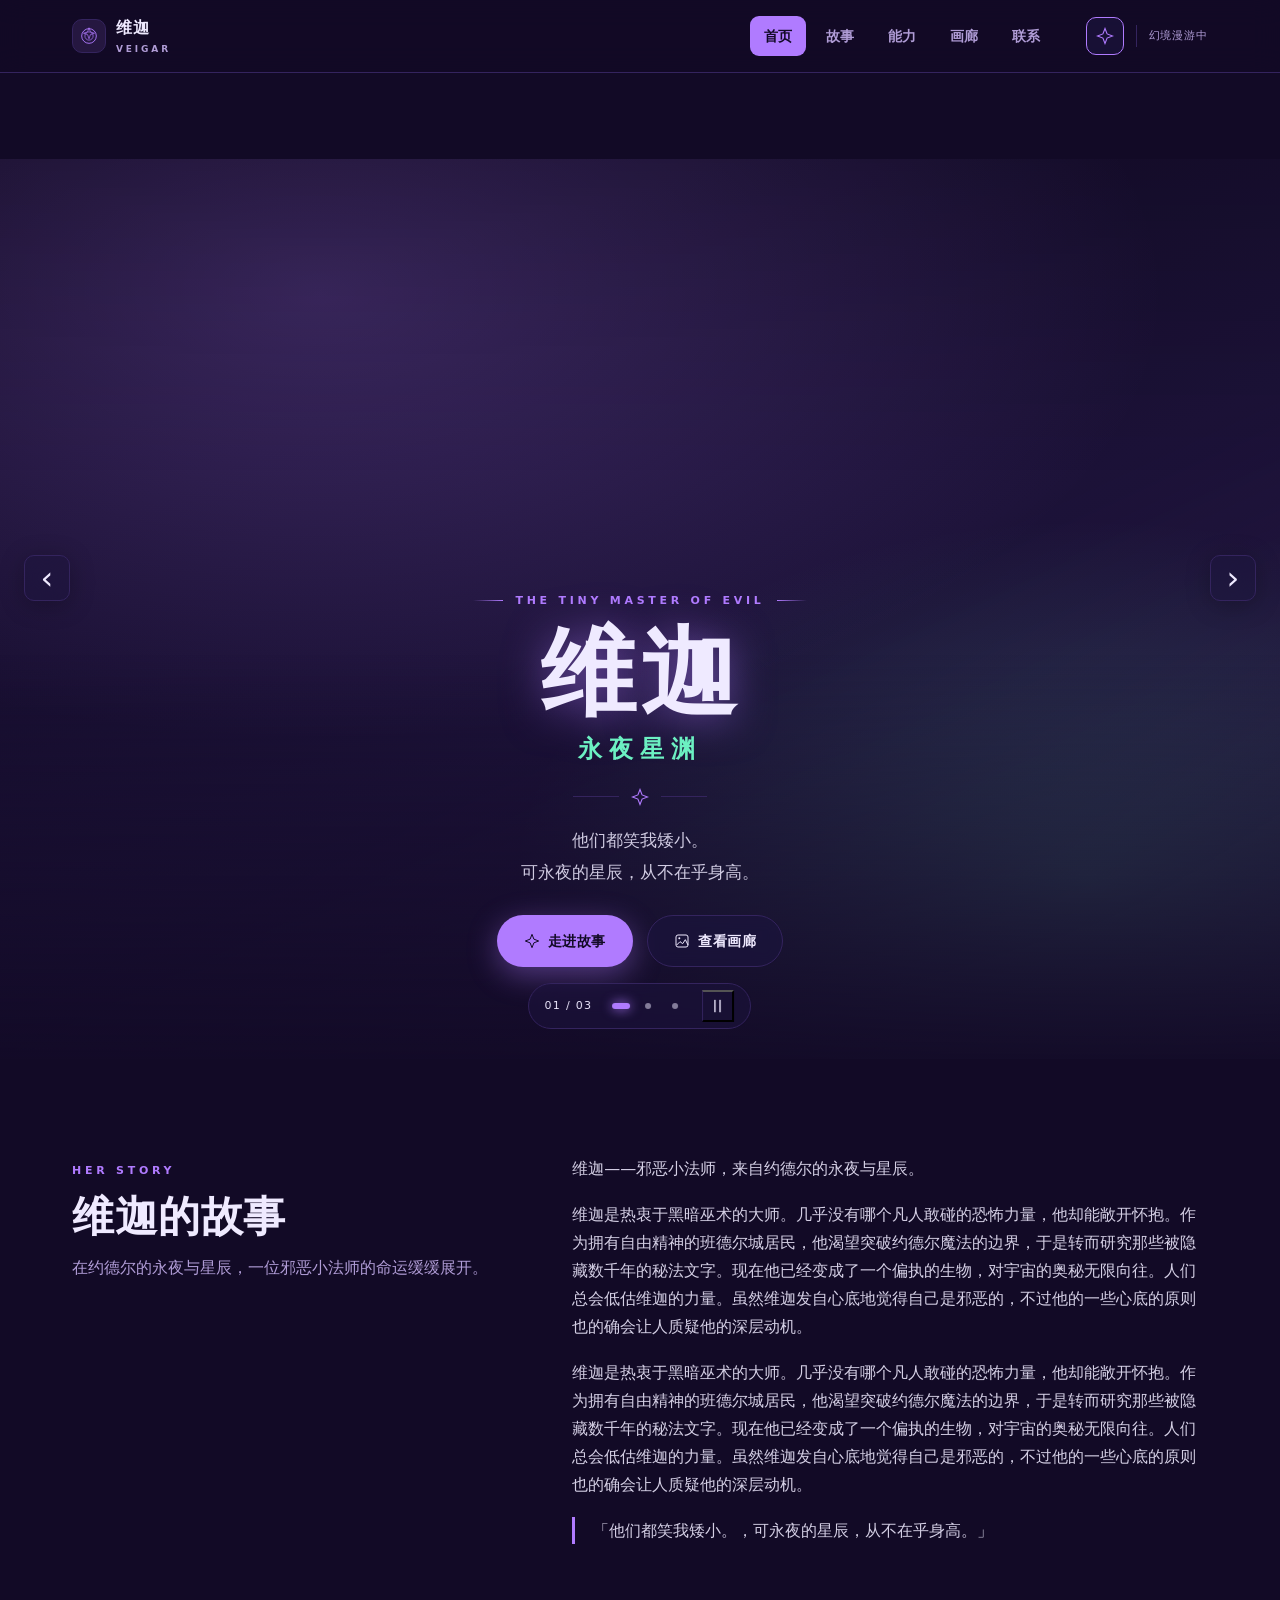
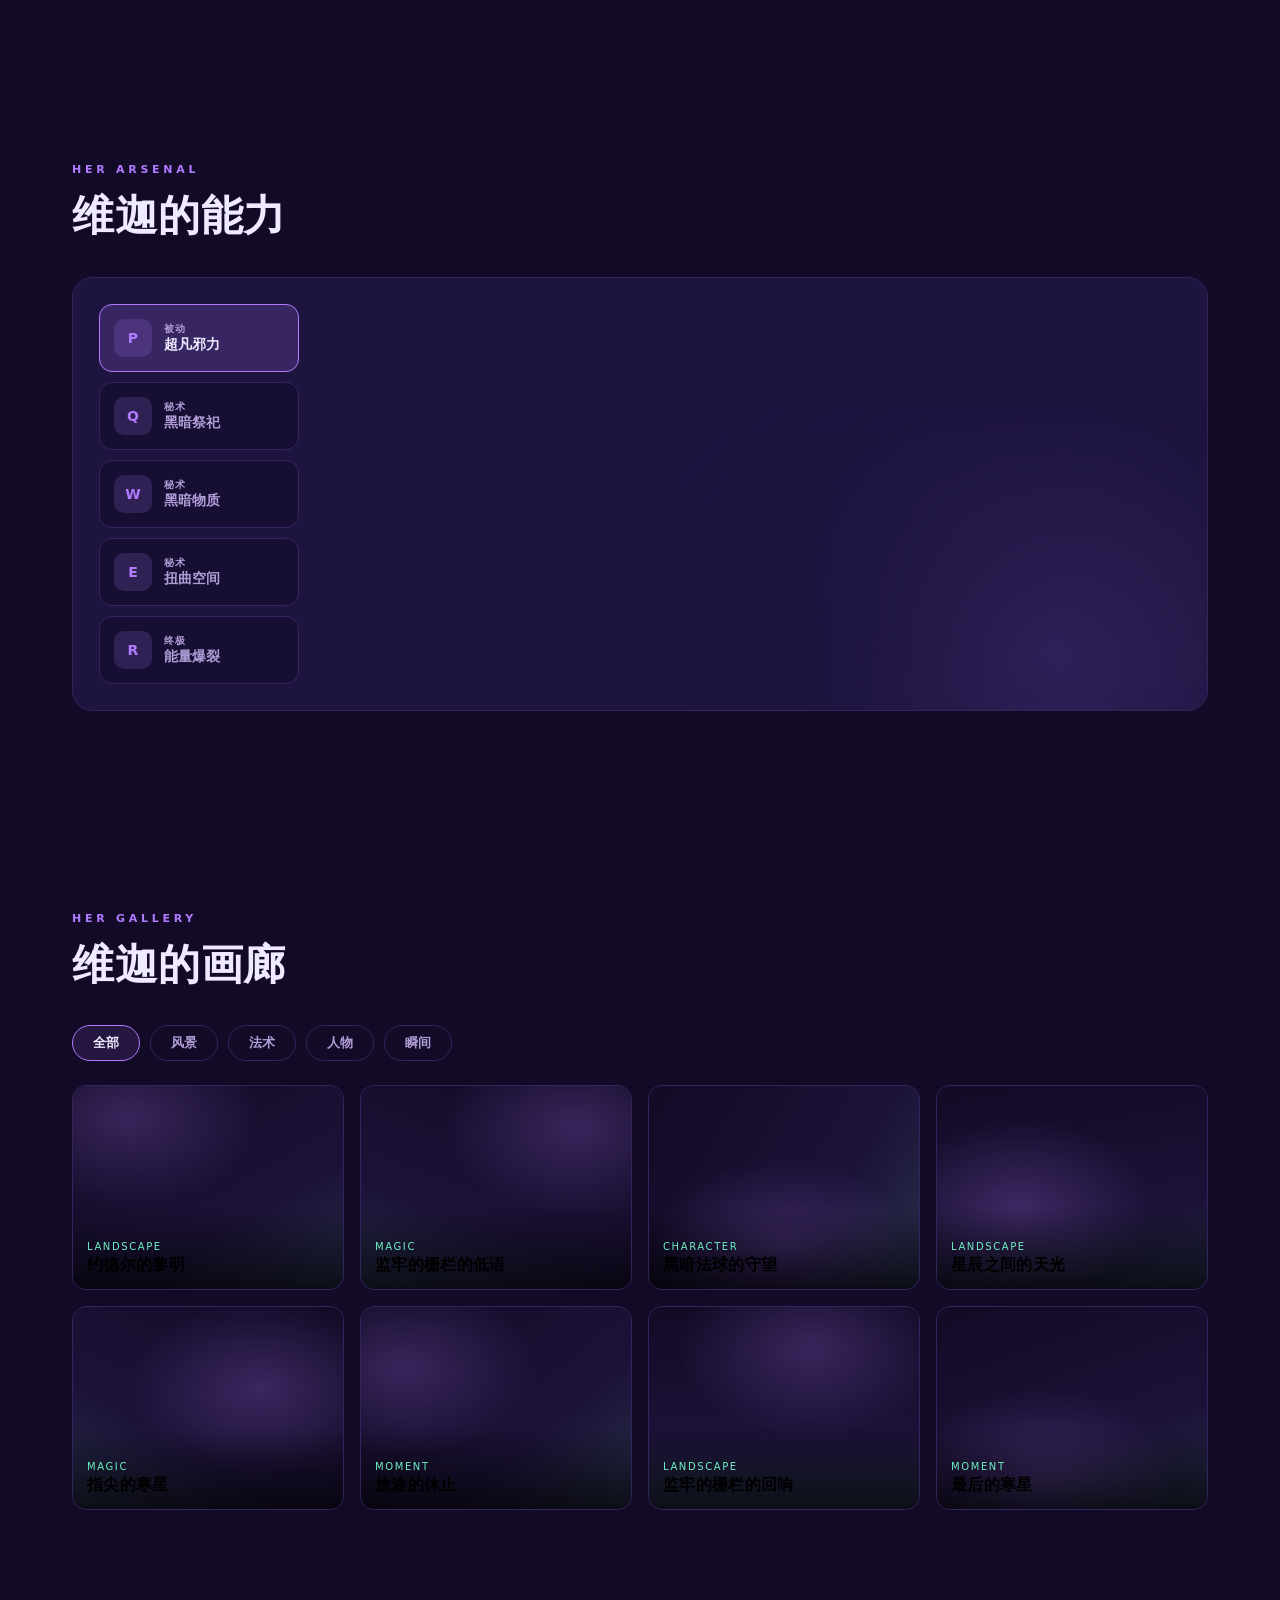
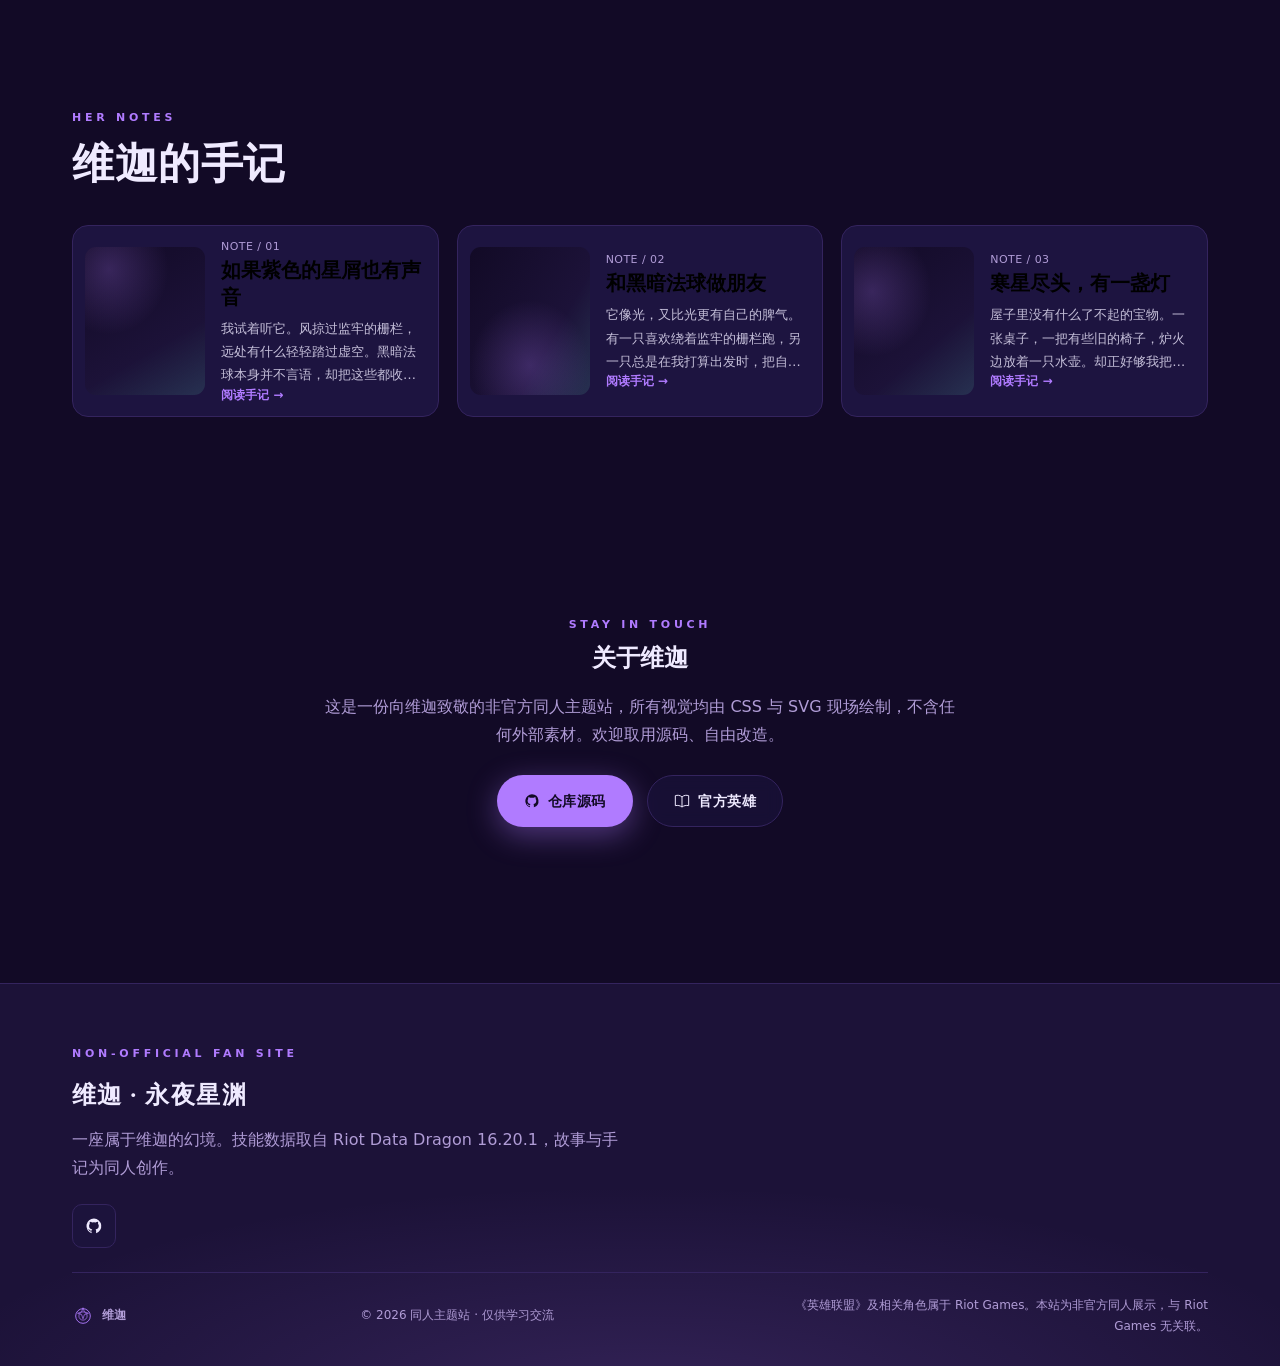
==== index.html @ 86d70f52 "feat: 维迦 · 永夜星渊 专属同人站 v1.0" ====
<!doctype html>
<html lang="zh-CN">
<head>
  <meta charset="utf-8">
  <meta name="viewport" content="width=device-width, initial-scale=1">
  <meta name="theme-color" content="#120a26">
  <meta name="description" content="维迦（邪恶小法师）非官方同人主题站——在约德尔的永夜与星辰的幻境里，重温她的技能、故事与瞬间。">
  <title>维迦 · 永夜星渊</title>
  <link rel="icon" type="image/svg+xml" href="assets/favicon.svg">
  <link rel="stylesheet" href="styles.css">
  <script src="script.js" defer></script>
</head>
<body>
  <a class="skip-link" href="#main">跳到主要内容</a>
  <svg class="icon-library" aria-hidden="true" xmlns="http://www.w3.org/2000/svg">
    <symbol id="icon-sigil" viewBox="0 0 48 48"><circle cx="24" cy="24" r="16" fill="none" stroke="currentColor" stroke-width="2"/><circle cx="24" cy="24" r="9" fill="none" stroke="currentColor" stroke-width="1.5"/><path d="M24 6l3 9 9 3-9 3-3 9-3-9-9-3 9-3Z" fill="none" stroke="currentColor" stroke-width="1.5" stroke-linejoin="round"/></symbol>
    <symbol id="icon-star" viewBox="0 0 24 24"><path d="m12 2 2.8 7.2L22 12l-7.2 2.8L12 22l-2.8-7.2L2 12l7.2-2.8L12 2Z" fill="none" stroke="currentColor" stroke-width="1.5"/></symbol>
    <symbol id="icon-moon" viewBox="0 0 24 24"><path d="M20.8 14A9 9 0 0 1 10 3.2 9 9 0 1 0 20.8 14Z" fill="none" stroke="currentColor" stroke-width="1.5"/></symbol>
    <symbol id="icon-image" viewBox="0 0 24 24"><rect x="3" y="3" width="18" height="18" rx="3" fill="none" stroke="currentColor" stroke-width="1.5"/><circle cx="8" cy="8" r="1.5" fill="currentColor"/><path d="m4 18 5-5 4 3 4-6 4 8" fill="none" stroke="currentColor" stroke-width="1.5"/></symbol>
    <symbol id="icon-book" viewBox="0 0 24 24"><path d="M12 6C9 3 5 3 2 4v15c4-1 7 0 10 2 3-2 6-3 10-2V4c-3-1-7-1-10 2Zm0 0v15" fill="none" stroke="currentColor" stroke-width="1.5"/></symbol>
    <symbol id="icon-mail" viewBox="0 0 24 24"><rect x="2" y="4" width="20" height="16" rx="3" fill="none" stroke="currentColor" stroke-width="1.5"/><path d="m3 5 9 8 9-8" fill="none" stroke="currentColor" stroke-width="1.5"/></symbol>
    <symbol id="icon-github" viewBox="0 0 24 24"><path d="M12 2a10 10 0 0 0-3.2 19.5v-2.3c-2.6.6-3.2-1.1-3.2-1.1-.4-1-1-1.3-1-1.3-.9-.6.1-.6.1-.6 1 0 1.5 1 1.5 1 .9 1.5 2.3 1 2.8.8.1-.7.4-1.2.7-1.5-2.1-.2-4.3-1.1-4.3-4.8 0-1.1.4-2 1-2.7-.1-.2-.4-1.3.1-2.7 0 0 .9-.3 2.8 1a9.4 9.4 0 0 1 5.1 0c2-1.3 2.8-1 2.8-1 .6 1.4.2 2.5.1 2.7.7.7 1.1 1.6 1.1 2.7 0 3.7-2.2 4.5-4.3 4.8.4.3.7.9.7 1.8v3.2A10 10 0 0 0 12 2Z" fill="currentColor"/></symbol>
  </svg>

  <header class="site-header">
    <nav class="navigation" aria-label="主导航">
      <a class="brand" href="#home" aria-label="维迦首页"><span class="brand-mark"><svg><use href="#icon-sigil"/></svg></span><span>维迦<small>VEIGAR</small></span></a>
      <div class="nav-links" id="nav-menu">
        <a href="#home" class="active">首页</a><a href="#story-detail">故事</a><a href="#ability-detail">能力</a><a href="#gallery">画廊</a><a href="#contact">联系</a>
      </div>
      <div class="nav-tools"><button class="icon-button atmosphere-button" type="button" aria-label="关闭粒子效果" aria-pressed="true" title="粒子效果"><svg><use href="#icon-star"/></svg></button><span class="nav-divider"></span><span class="nav-note">幻境漫游中</span><button class="menu-toggle icon-button" type="button" aria-controls="nav-menu" aria-expanded="false" aria-label="打开导航菜单"><span></span><span></span></button></div>
    </nav>
  </header>

  <main id="main">
    <section id="home" class="hero" aria-labelledby="hero-title" aria-roledescription="轮播图">
      <div class="hero-slides"><div class="hero-track" id="hero-track">
        <div class="hero-image" data-label="主视觉" role="img" aria-label="主视觉：维迦的主题幻境" style="background:radial-gradient(120% 90% at 25% 15%, #b07bff40 0%, transparent 55%), radial-gradient(90% 80% at 85% 80%, #6cf0c22e 0%, transparent 50%), linear-gradient(155deg, #120a26 0%, #1c1238 55%, #b07bff1f 100%)"></div>
<div class="hero-image" data-label="幻境" role="img" aria-label="幻境：维迦的主题幻境" style="background:radial-gradient(100% 100% at 80% 20%, #6cf0c233 0%, transparent 55%), linear-gradient(200deg, #1c1238 0%, #120a26 60%, #b07bff22 100%)"></div>
<div class="hero-image" data-label="余光" role="img" aria-label="余光：维迦的主题幻境" style="background:radial-gradient(110% 90% at 50% 90%, #b07bff33 0%, transparent 55%), linear-gradient(120deg, #120a26 0%, #1c1238 70%, #6cf0c21f 100%)"></div>
      </div></div>
      <div class="hero-shade"></div><div class="particles" aria-hidden="true"></div>
      <button class="hero-arrow hero-previous icon-button" type="button" aria-label="上一张主视觉" aria-controls="hero-track" hidden>‹</button>
      <button class="hero-arrow hero-next icon-button" type="button" aria-label="下一张主视觉" aria-controls="hero-track" hidden>›</button>
      <div class="hero-content">
        <p class="eyebrow"><span></span> THE TINY MASTER OF EVIL <span></span></p>
        <h1 id="hero-title">维迦</h1>
        <p class="hero-subtitle">永夜星渊</p>
        <div class="ornament" aria-hidden="true"><i></i><svg><use href="#icon-star"/></svg><i></i></div>
        <p class="hero-description">他们都笑我矮小。<br>可永夜的星辰，从不在乎身高。</p>
        <div class="hero-actions"><a class="button button-primary" href="#story-detail"><svg><use href="#icon-star"/></svg>走进故事</a><a class="button button-glass" href="#gallery"><svg><use href="#icon-image"/></svg>查看画廊</a></div>
      </div>
      <div class="hero-carousel-controls" role="group" aria-label="主视觉轮播控制" hidden>
        <span class="hero-slide-count" aria-hidden="true">01 / 03</span>
        <div class="hero-dots"><button type="button" class="hero-dot" data-hero-slide="0" aria-label="切换到第 1 张主视觉" aria-controls="hero-track" aria-pressed="true"></button><button type="button" class="hero-dot" data-hero-slide="1" aria-label="切换到第 2 张主视觉" aria-controls="hero-track" aria-pressed="false"></button><button type="button" class="hero-dot" data-hero-slide="2" aria-label="切换到第 3 张主视觉" aria-controls="hero-track" aria-pressed="false"></button></div>
        <button class="hero-play-toggle" type="button" aria-label="暂停自动轮播" aria-controls="hero-track" aria-pressed="false"><span aria-hidden="true">Ⅱ</span></button>
      </div>
      <span class="sr-only" id="hero-slide-status" role="status" aria-live="polite" aria-atomic="true"></span>
    </section>

    <section id="story-detail" class="story-section" aria-labelledby="story-title">
      <div class="story-inner">
        <div class="section-heading">
          <p class="eyebrow">HER STORY</p>
          <h2 id="story-title">维迦的故事</h2>
          <p class="section-intro">在约德尔的永夜与星辰，一位邪恶小法师的命运缓缓展开。</p>
        </div>
        <div class="story-copy">
          <p class="story-description">维迦——邪恶小法师，来自约德尔的永夜与星辰。</p><p>维迦是热衷于黑暗巫术的大师。几乎没有哪个凡人敢碰的恐怖力量，他却能敞开怀抱。作为拥有自由精神的班德尔城居民，他渴望突破约德尔魔法的边界，于是转而研究那些被隐藏数千年的秘法文字。现在他已经变成了一个偏执的生物，对宇宙的奥秘无限向往。人们总会低估维迦的力量。虽然维迦发自心底地觉得自己是邪恶的，不过他的一些心底的原则也的确会让人质疑他的深层动机。</p><p>维迦是热衷于黑暗巫术的大师。几乎没有哪个凡人敢碰的恐怖力量，他却能敞开怀抱。作为拥有自由精神的班德尔城居民，他渴望突破约德尔魔法的边界，于是转而研究那些被隐藏数千年的秘法文字。现在他已经变成了一个偏执的生物，对宇宙的奥秘无限向往。人们总会低估维迦的力量。虽然维迦发自心底地觉得自己是邪恶的，不过他的一些心底的原则也的确会让人质疑他的深层动机。</p><p class="story-quote">「他们都笑我矮小。，可永夜的星辰，从不在乎身高。」</p>
        </div>
      </div>
    </section>

    <section id="ability-detail" class="abilities-section" aria-labelledby="ability-title">
      <div class="section-heading">
        <p class="eyebrow">HER ARSENAL</p>
        <h2 id="ability-title">维迦的能力</h2>
      </div>
      <div class="ability-panel">
        <div class="ability-tabs" role="tablist" aria-label="技能切换">
          <button id="tab-passive" role="tab" data-ability="passive" aria-selected="true" aria-controls="ability-content" tabindex="0"><span class="ability-badge">P</span><span><small>被动</small>超凡邪力</span></button>
<button id="tab-q" role="tab" data-ability="q" aria-selected="false" aria-controls="ability-content" tabindex="-1"><span class="ability-badge">Q</span><span><small>秘术</small>黑暗祭祀</span></button>
<button id="tab-w" role="tab" data-ability="w" aria-selected="false" aria-controls="ability-content" tabindex="-1"><span class="ability-badge">W</span><span><small>秘术</small>黑暗物质</span></button>
<button id="tab-e" role="tab" data-ability="e" aria-selected="false" aria-controls="ability-content" tabindex="-1"><span class="ability-badge">E</span><span><small>秘术</small>扭曲空间</span></button>
<button id="tab-r" role="tab" data-ability="r" aria-selected="false" aria-controls="ability-content" tabindex="-1"><span class="ability-badge">R</span><span><small>终极</small>能量爆裂</span></button>
        </div>
        <div class="ability-content" id="ability-content" role="tabpanel" tabindex="0" aria-labelledby="tab-passive">
          <p class="eyebrow" id="ability-label"></p>
          <h3 id="ability-name"></h3>
          <p id="ability-description"></p>
        </div>
        <div class="ability-art" aria-hidden="true"></div>
      </div>
    </section>

    <section id="gallery" class="gallery-section" aria-labelledby="gallery-title">
      <div class="section-heading">
        <p class="eyebrow">HER GALLERY</p>
        <h2 id="gallery-title">维迦的画廊</h2>
      </div>
      <div class="gallery-filters" role="group" aria-label="画廊分类筛选">
        <button type="button" data-filter="all" class="selected" aria-pressed="true">全部</button>
        <button type="button" data-filter="landscape" aria-pressed="false">风景</button>
        <button type="button" data-filter="magic" aria-pressed="false">法术</button>
        <button type="button" data-filter="character" aria-pressed="false">人物</button>
        <button type="button" data-filter="moment" aria-pressed="false">瞬间</button>
      </div>
      <div class="gallery-grid">
        <button class="gallery-item" data-category="landscape" data-scene="1" aria-label="查看：约德尔的黎明"><span class="gallery-art scene-1" aria-hidden="true"></span><span class="gallery-caption"><small>LANDSCAPE</small><strong>约德尔的黎明</strong></span></button>
<button class="gallery-item" data-category="magic" data-scene="2" aria-label="查看：监牢的栅栏的低语"><span class="gallery-art scene-2" aria-hidden="true"></span><span class="gallery-caption"><small>MAGIC</small><strong>监牢的栅栏的低语</strong></span></button>
<button class="gallery-item" data-category="character" data-scene="3" aria-label="查看：黑暗法球的守望"><span class="gallery-art scene-3" aria-hidden="true"></span><span class="gallery-caption"><small>CHARACTER</small><strong>黑暗法球的守望</strong></span></button>
<button class="gallery-item" data-category="landscape" data-scene="4" aria-label="查看：星辰之间的天光"><span class="gallery-art scene-4" aria-hidden="true"></span><span class="gallery-caption"><small>LANDSCAPE</small><strong>星辰之间的天光</strong></span></button>
<button class="gallery-item" data-category="magic" data-scene="5" aria-label="查看：指尖的寒星"><span class="gallery-art scene-5" aria-hidden="true"></span><span class="gallery-caption"><small>MAGIC</small><strong>指尖的寒星</strong></span></button>
<button class="gallery-item" data-category="moment" data-scene="6" aria-label="查看：旅途的休止"><span class="gallery-art scene-6" aria-hidden="true"></span><span class="gallery-caption"><small>MOMENT</small><strong>旅途的休止</strong></span></button>
<button class="gallery-item" data-category="landscape" data-scene="7" aria-label="查看：监牢的栅栏的回响"><span class="gallery-art scene-7" aria-hidden="true"></span><span class="gallery-caption"><small>LANDSCAPE</small><strong>监牢的栅栏的回响</strong></span></button>
<button class="gallery-item" data-category="moment" data-scene="8" aria-label="查看：最后的寒星"><span class="gallery-art scene-8" aria-hidden="true"></span><span class="gallery-caption"><small>MOMENT</small><strong>最后的寒星</strong></span></button>
      </div>
    </section>

    <section id="journal" class="journal-section" aria-labelledby="journal-title">
      <div class="section-heading">
        <p class="eyebrow">HER NOTES</p>
        <h2 id="journal-title">维迦的手记</h2>
      </div>
      <div class="journal-list">
        <button class="journal-card" data-article="0" aria-label="阅读：如果紫色的星屑也有声音"><span class="journal-art scene-1" aria-hidden="true"></span><span class="journal-copy"><span class="journal-meta">NOTE / 01</span><strong>如果紫色的星屑也有声音</strong><span class="journal-excerpt">我试着听它。风掠过监牢的栅栏，远处有什么轻轻踏过虚空。黑暗法球本身并不言语，却把这些都收进了夜色。</span><span class="read-label">阅读手记 →</span></span></button>
<button class="journal-card" data-article="1" aria-label="阅读：和黑暗法球做朋友"><span class="journal-art scene-3" aria-hidden="true"></span><span class="journal-copy"><span class="journal-meta">NOTE / 02</span><strong>和黑暗法球做朋友</strong><span class="journal-excerpt">它像光，又比光更有自己的脾气。有一只喜欢绕着监牢的栅栏跑，另一只总是在我打算出发时，把自己团成一小团。我分不清那是不是休息，但我决定尊重它的安排。</span><span class="read-label">阅读手记 →</span></span></button>
<button class="journal-card" data-article="2" aria-label="阅读：寒星尽头，有一盏灯"><span class="journal-art scene-6" aria-hidden="true"></span><span class="journal-copy"><span class="journal-meta">NOTE / 03</span><strong>寒星尽头，有一盏灯</strong><span class="journal-excerpt">屋子里没有什么了不起的宝物。一张桌子，一把有些旧的椅子，炉火边放着一只水壶。却正好够我把斗篷晾开，把监牢的栅栏摊在桌上，让赶了一天路的手指慢慢暖起来。</span><span class="read-label">阅读手记 →</span></span></button>
      </div>
    </section>

    <section id="contact" class="contact-section" aria-labelledby="contact-title">
      <div class="contact-inner">
        <p class="eyebrow">STAY IN TOUCH</p>
        <h2 id="contact-title">关于维迦</h2>
        <p class="contact-copy">这是一份向维迦致敬的非官方同人主题站，所有视觉均由 CSS 与 SVG 现场绘制，不含任何外部素材。欢迎取用源码、自由改造。</p>
        <div class="contact-actions">
          <a class="button button-primary" href="https://github.com/heqiangdiao-wq/lol-veigar" rel="noopener"><svg><use href="#icon-github"/></svg>仓库源码</a>
          <a class="button button-glass" href="https://www.leagueoflegends.com/zh-tw/champions/" rel="noopener"><svg><use href="#icon-book"/></svg>官方英雄</a>
        </div>
      </div>
    </section>
  </main>

  <footer class="site-footer">
    <div class="footer-glow" aria-hidden="true"></div>
    <div class="footer-content">
      <p class="eyebrow">NON-OFFICIAL FAN SITE</p>
      <h2>维迦 · 永夜星渊</h2>
      <p>一座属于维迦的幻境。技能数据取自 Riot Data Dragon 16.20.1，故事与手记为同人创作。</p>
      <div class="footer-socials">
        <a class="icon-button" href="https://github.com/heqiangdiao-wq/lol-veigar" rel="noopener" aria-label="GitHub 仓库"><svg><use href="#icon-github"/></svg></a>
      </div>
      <div class="footer-bottom">
        <p class="footer-brand"><svg class="footer-mark"><use href="#icon-sigil"/></svg> 维迦</p>
        <p>© <span id="copyright-year">2026</span> 同人主题站 · 仅供学习交流</p>
        <p class="legal-note">《英雄联盟》及相关角色属于 Riot Games。本站为非官方同人展示，与 Riot Games 无关联。</p>
      </div>
    </div>
  </footer>

  <dialog class="lightbox" id="gallery-dialog" aria-label="画廊大图">
    <button class="dialog-close icon-button" type="button" aria-label="关闭大图">×</button>
    <div class="lightbox-image" id="lightbox-image" role="img" aria-label=""></div>
    <div class="lightbox-bottom">
      <h2 id="lightbox-title"></h2>
      <div class="lightbox-nav">
        <button class="icon-button" id="gallery-prev" type="button" aria-label="上一张">‹</button>
        <span id="lightbox-counter"></span>
        <button class="icon-button" id="gallery-next" type="button" aria-label="下一张">›</button>
      </div>
    </div>
  </dialog>

  <dialog class="article" id="article-dialog" aria-label="手记阅读">
    <button class="dialog-close icon-button" type="button" aria-label="关闭手记">×</button>
    <div class="article-cover" id="article-cover"></div>
    <div class="article-body">
      <h2 id="article-title"></h2>
      <div id="article-content"></div>
    </div>
  </dialog>
</body>
</html>
---- styles.css ----
/* ====== 维迦 · 主题变量 ====== */
:root{
  --bg:#120a26; --bg-2:#1c1238; --panel:#1d1440;
  --primary:#b07bff; --primary-2:#7c5cff; --accent:#6cf0c2;
  --text:#efeaff; --muted:#b09cd6; --line:#34245e; --flake:#c9a8ff;
  --sans:"PingFang SC","Microsoft YaHei","Hiragino Sans GB",system-ui,-apple-system,"Segoe UI",Roboto,sans-serif;
  --serif:"Songti SC","SimSun",Georgia,"Times New Roman",serif;
}
*{box-sizing:border-box;margin:0;padding:0}
html{scroll-behavior:smooth;scroll-padding-top:84px}
body{background:var(--bg);color:var(--text);font-family:var(--sans);line-height:1.75;-webkit-font-smoothing:antialiased;overflow-x:hidden}
a{color:inherit;text-decoration:none}
img{max-width:100%;display:block}
.sr-only{position:absolute;width:1px;height:1px;padding:0;margin:-1px;overflow:hidden;clip-path:inset(50%);white-space:nowrap;border:0}
.skip-link{position:fixed;left:14px;top:-60px;z-index:60;background:var(--primary);color:var(--bg);padding:9px 16px;border-radius:8px;font-weight:700;transition:top .25s}
.skip-link:focus{top:14px}
:focus-visible{outline:2px solid var(--accent);outline-offset:3px;border-radius:4px}

/* ====== header / nav ====== */
.site-header{position:fixed;inset:0 0 auto;z-index:50;backdrop-filter:blur(14px);background:color-mix(in srgb,var(--bg) 72%,transparent);border-bottom:1px solid var(--line)}
.navigation{max-width:1180px;margin:0 auto;display:flex;align-items:center;gap:18px;padding:14px 22px}
.brand{display:flex;align-items:center;gap:10px;font-weight:800;letter-spacing:.04em}
.brand-mark{width:34px;height:34px;display:grid;place-items:center;color:var(--primary);border:1px solid var(--line);border-radius:10px;background:color-mix(in srgb,var(--primary) 12%,transparent)}
.brand-mark svg{width:22px;height:22px}
.brand small{display:block;font-size:9px;letter-spacing:.32em;color:var(--muted);font-weight:600}
.nav-links{display:flex;gap:6px;margin-left:auto}
.nav-links a{padding:8px 14px;border-radius:9px;color:var(--muted);font-size:14px;font-weight:600;transition:.2s}
.nav-links a:hover{color:var(--text);background:color-mix(in srgb,var(--primary) 12%,transparent)}
.nav-links a.active{color:var(--bg);background:var(--primary)}
.nav-tools{display:flex;align-items:center;gap:12px;margin-left:14px}
.nav-divider{width:1px;height:22px;background:var(--line)}
.nav-note{font-size:11px;color:var(--muted);letter-spacing:.08em}
.icon-button{display:grid;place-items:center;width:38px;height:38px;border-radius:10px;border:1px solid var(--line);background:color-mix(in srgb,var(--panel) 60%,transparent);color:var(--text);cursor:pointer;transition:.2s}
.icon-button:hover{border-color:var(--primary);color:var(--primary)}
.icon-button svg{width:18px;height:18px;fill:currentColor}
.atmosphere-button[aria-pressed="true"]{color:var(--primary);border-color:var(--primary)}
.menu-toggle{display:none;flex-direction:column;gap:4px}
.menu-toggle span{width:18px;height:2px;background:currentColor;border-radius:2px}
@media(max-width:760px){.nav-links{position:fixed;inset:64px 14px auto;flex-direction:column;background:var(--bg-2);border:1px solid var(--line);border-radius:14px;padding:10px;gap:4px;display:none}
.nav-links.open{display:flex}
.nav-links a{padding:12px 14px}
.menu-toggle{display:flex}
.nav-note{display:none}}

/* ====== hero ====== */
.hero{position:relative;height:100svh;min-height:620px;display:flex;align-items:flex-end;overflow:hidden}
.hero-slides{position:absolute;inset:0;z-index:-3;overflow:hidden}
.hero-track{display:flex;width:100%;height:100%;will-change:transform}
.hero-track.is-ready{transition:transform .8s cubic-bezier(.65,0,.35,1)}
.hero-track>.hero-image{flex:0 0 100%;width:100%;height:100%;min-width:0;background-size:cover;background-position:center}
.hero-shade{position:absolute;inset:0;z-index:-2;background:linear-gradient(180deg,rgba(0,0,0,.15) 0%,transparent 35%,transparent 55%,color-mix(in srgb,var(--bg) 92%,transparent) 100%)}
.particles{position:absolute;inset:0;z-index:-1;pointer-events:none;overflow:hidden}
.snowflake{position:absolute;top:-8%;width:6px;height:6px;border-radius:50%;background:var(--flake);opacity:.7;box-shadow:0 0 8px var(--flake);animation:fall linear infinite}
@keyframes fall{0%{transform:translateY(-10vh) translateX(0)}100%{transform:translateY(112vh) translateX(20px)}}
.hero-content{position:relative;z-index:3;max-width:760px;padding:0 30px 92px;margin:0 auto;width:100%;text-align:center}
.eyebrow{display:inline-flex;align-items:center;gap:12px;font-size:11px;letter-spacing:.34em;color:var(--primary);font-weight:700}
.eyebrow span{width:30px;height:1px;background:linear-gradient(90deg,transparent,var(--primary))}
.eyebrow span:last-child{background:linear-gradient(90deg,var(--primary),transparent)}
.hero h1{font-family:var(--serif);font-size:96px;line-height:1;margin:16px 0 6px;letter-spacing:.04em;text-shadow:0 4px 40px color-mix(in srgb,var(--primary) 50%,transparent)}
.hero-subtitle{font-size:24px;color:var(--accent);letter-spacing:.3em;font-weight:600}
.ornament{display:flex;align-items:center;justify-content:center;gap:12px;margin:18px 0}
.ornament i{width:46px;height:1px;background:var(--line)}
.ornament svg{width:18px;height:18px;color:var(--primary);fill:none;stroke:var(--primary);stroke-width:1.4}
.hero-description{font-size:17px;color:color-mix(in srgb,var(--text) 86%,transparent);line-height:1.9}
.hero-actions{display:flex;gap:14px;justify-content:center;margin-top:26px;flex-wrap:wrap}
.button{display:inline-flex;align-items:center;gap:8px;padding:13px 26px;border-radius:30px;font-weight:700;font-size:14px;letter-spacing:.04em;transition:.2s;border:1px solid transparent}
.button svg{width:16px;height:16px;fill:currentColor}
.button-primary{background:var(--primary);color:var(--bg);box-shadow:0 8px 30px color-mix(in srgb,var(--primary) 40%,transparent)}
.button-primary:hover{transform:translateY(-2px);box-shadow:0 12px 38px color-mix(in srgb,var(--primary) 55%,transparent)}
.button-glass{background:color-mix(in srgb,var(--panel) 55%,transparent);border-color:var(--line);color:var(--text);backdrop-filter:blur(8px)}
.button-glass:hover{border-color:var(--primary);color:var(--primary)}
.hero-arrow{position:absolute;top:44%;z-index:4;width:46px;height:46px;background:color-mix(in srgb,var(--panel) 40%,transparent);border-color:var(--line);backdrop-filter:blur(15px);font:32px/1 var(--sans);box-shadow:0 4px 25px rgba(0,0,0,.25)}
.hero-previous{left:24px}.hero-next{right:24px}
.hero-arrow[aria-disabled="true"]{opacity:.55}
.hero-carousel-controls{position:absolute;left:50%;bottom:30px;transform:translateX(-50%);z-index:4;display:flex;align-items:center;gap:16px;border:1px solid var(--line);border-radius:30px;padding:6px 16px;background:color-mix(in srgb,var(--panel) 45%,transparent);backdrop-filter:blur(16px)}
.hero-slide-count{font-size:11px;letter-spacing:.12em;color:var(--text);white-space:nowrap}
.hero-dots{display:flex;gap:3px;align-items:center}
.hero-dot{position:relative;display:block;width:24px;height:30px;background:transparent;padding:0;border:0;cursor:pointer}
.hero-dot:after{content:"";position:absolute;left:50%;top:50%;width:6px;height:6px;border-radius:6px;background:color-mix(in srgb,var(--text) 50%,transparent);transform:translate(-50%,-50%);transition:.3s}
.hero-dot[aria-pressed="true"]:after{width:18px;background:var(--primary);box-shadow:0 0 12px var(--primary)}
.hero-play-toggle{display:grid;place-items:center;width:32px;height:32px;border-left:1px solid var(--line);background:none;padding:0;color:var(--text);font-size:17px;cursor:pointer}
.hero-dot[aria-disabled="true"]{cursor:default}

/* ====== sections ====== */
.story-section,.abilities-section,.gallery-section,.journal-section,.contact-section{padding:96px 22px;max-width:1180px;margin:0 auto}
.section-heading{margin-bottom:34px}
.section-heading h2{font-family:var(--serif);font-size:42px;line-height:1.25;margin-top:8px;letter-spacing:.02em}
.section-intro{color:var(--muted);max-width:620px;margin-top:10px}
.story-inner{display:grid;grid-template-columns:1fr 1.4fr;gap:46px;align-items:start}
.story-copy p{margin-bottom:18px;font-size:16px;color:color-mix(in srgb,var(--text) 88%,transparent)}
.story-quote{font-family:var(--serif);font-size:22px;color:var(--primary);border-left:3px solid var(--primary);padding-left:18px;line-height:1.7}
@media(max-width:760px){.story-inner{grid-template-columns:1fr;gap:24px}.section-heading h2{font-size:32px}.hero h1{font-size:64px}.hero-subtitle{font-size:18px}}

/* ====== abilities ====== */
.ability-panel{display:grid;grid-template-columns:200px 1fr;gap:26px;background:var(--panel);border:1px solid var(--line);border-radius:20px;padding:26px;position:relative;overflow:hidden;min-height:420px}
.ability-tabs{display:flex;flex-direction:column;gap:10px}
.ability-tabs button{display:flex;align-items:center;gap:12px;padding:14px;border-radius:13px;border:1px solid var(--line);background:color-mix(in srgb,var(--bg) 50%,transparent);color:var(--muted);cursor:pointer;text-align:left;transition:.2s;font-family:inherit}
.ability-tabs button:hover{border-color:var(--primary);color:var(--text)}
.ability-tabs button[aria-selected="true"]{background:color-mix(in srgb,var(--primary) 18%,transparent);border-color:var(--primary);color:var(--text)}
.ability-badge{flex:0 0 38px;width:38px;height:38px;display:grid;place-items:center;border-radius:10px;background:color-mix(in srgb,var(--primary) 16%,transparent);color:var(--primary);font-weight:800;font-size:15px}
.ability-tabs button small{display:block;font-size:10px;letter-spacing:.12em;color:var(--muted)}
.ability-tabs button span{font-weight:700;font-size:14px}
.ability-content{padding:6px 4px}
.ability-content .eyebrow{margin-bottom:8px}
.ability-content h3{font-family:var(--serif);font-size:34px;margin-bottom:14px}
.ability-content>p:not(.eyebrow){font-size:16px;color:color-mix(in srgb,var(--text) 86%,transparent);line-height:1.9}
.ability-art{position:absolute;right:0;bottom:0;width:46%;height:70%;opacity:.16;background:radial-gradient(80% 80% at 50% 30%, #b07bff40 0%, transparent 60%), linear-gradient(160deg, #1c1238 0%, #120a26 100%);border-radius:0 0 20px 0;mask-image:linear-gradient(135deg,transparent,#000);pointer-events:none}
.ability-art:before{content:"";position:absolute;inset:0;background:radial-gradient(circle at 70% 80%,var(--primary) 0,transparent 60%)}
@media(max-width:760px){.ability-panel{grid-template-columns:1fr;min-height:auto}.ability-tabs{flex-direction:row;flex-wrap:wrap}.ability-tabs button{flex:1 1 40%}.ability-art{display:none}}

/* ====== gallery ====== */
.gallery-filters{display:flex;gap:10px;flex-wrap:wrap;margin-bottom:24px}
.gallery-filters button{padding:8px 20px;border-radius:30px;border:1px solid var(--line);background:transparent;color:var(--muted);cursor:pointer;font-family:inherit;font-size:13px;font-weight:600;transition:.2s}
.gallery-filters button.selected,.gallery-filters button:hover{border-color:var(--primary);color:var(--text);background:color-mix(in srgb,var(--primary) 12%,transparent)}
.gallery-grid{display:grid;grid-template-columns:repeat(4,1fr);gap:16px}
.gallery-item{position:relative;border:1px solid var(--line);border-radius:14px;overflow:hidden;cursor:pointer;background:var(--bg-2);text-align:left;padding:0;font-family:inherit;transition:.2s}
.gallery-item:hover{transform:translateY(-4px);border-color:var(--primary);box-shadow:0 16px 40px rgba(0,0,0,.35)}
.gallery-art{display:block;aspect-ratio:4/3;width:100%}
.gallery-caption{position:absolute;left:0;right:0;bottom:0;padding:34px 14px 13px;background:linear-gradient(0deg,rgba(0,0,0,.7),transparent)}
.gallery-caption small{display:block;font-size:10px;letter-spacing:.16em;color:var(--accent)}
.gallery-caption strong{display:block;font-size:16px;letter-spacing:.02em;margin-top:3px}
@media(max-width:900px){.gallery-grid{grid-template-columns:repeat(2,1fr)}}
@media(max-width:420px){.gallery-grid{grid-template-columns:1fr}}

/* ====== journal ====== */
.journal-list{display:grid;grid-template-columns:repeat(3,1fr);gap:18px}
.journal-card{display:grid;grid-template-columns:120px 1fr;gap:16px;padding:12px;background:var(--panel);border:1px solid var(--line);border-radius:16px;align-items:center;min-height:170px;cursor:pointer;font-family:inherit;text-align:left;transition:.2s}
.journal-card:hover{border-color:var(--primary);transform:translateY(-3px)}
.journal-art{height:148px;border-radius:11px;background:radial-gradient(80% 80% at 50% 30%, #b07bff40 0%, transparent 60%), linear-gradient(160deg, #1c1238 0%, #120a26 100%)}
.journal-copy strong{display:block;font-size:20px;margin:4px 0;font-family:var(--serif)}
.journal-meta{font-size:11px;color:var(--muted);letter-spacing:.04em}
.journal-excerpt{font-size:13px;color:color-mix(in srgb,var(--text) 80%,transparent);line-height:1.8;display:-webkit-box;-webkit-line-clamp:3;-webkit-box-orient:vertical;overflow:hidden;margin-top:6px}
.read-label{font-size:12px;color:var(--primary);margin-top:8px;font-weight:700}
@media(max-width:760px){.journal-list{grid-template-columns:1fr}.journal-card{min-height:auto}.journal-art{height:120px}}

/* ====== contact ====== */
.contact-section{text-align:center}
.contact-inner{max-width:640px;margin:0 auto}
.contact-copy{color:var(--muted);font-size:16px;margin:14px 0 26px}
.contact-actions{display:flex;gap:14px;justify-content:center;flex-wrap:wrap}

/* ====== footer ====== */
.site-footer{margin-top:60px;position:relative;border-top:1px solid var(--line);background:var(--bg-2)}
.footer-glow{position:absolute;inset:0;overflow:hidden;pointer-events:none}
.footer-glow:after{content:"";position:absolute;bottom:-30px;left:0;width:100%;height:300px;background:radial-gradient(80% 100% at 50% 100%,color-mix(in srgb,var(--primary) 30%,transparent),transparent 70%);opacity:.5}
.footer-content{max-width:1180px;margin:0 auto;padding:54px 22px 30px;position:relative}
.footer-content h2{font-family:var(--serif);font-size:24px;margin:8px 0 10px;letter-spacing:.06em}
.footer-content>p:not(.eyebrow){color:var(--muted);max-width:560px}
.footer-socials{margin:22px 0}
.footer-socials .icon-button{width:44px;height:44px}
.footer-bottom{display:flex;align-items:center;justify-content:space-between;gap:16px;flex-wrap:wrap;padding-top:22px;border-top:1px solid var(--line);margin-top:24px}
.footer-brand{display:flex;align-items:center;gap:8px;font-weight:800}
.footer-mark{width:22px;height:22px;color:var(--primary)}
.footer-bottom p{font-size:12px;color:var(--muted)}
.legal-note{text-align:right;font-size:11px;line-height:1.7;max-width:420px}

/* ====== dialogs ====== */
.lightbox,.article{position:fixed;inset:0;margin:auto;width:min(92vw,860px);height:fit-content;max-height:90vh;border:1px solid var(--line);border-radius:18px;background:var(--bg-2);color:var(--text);padding:0;overflow:hidden}
.lightbox[open],.article[open]{display:flex;flex-direction:column}
.lightbox::backdrop,.article::backdrop{background:rgba(2,4,12,.78);backdrop-filter:blur(6px)}
.dialog-close{position:absolute;top:12px;right:12px;z-index:5;font-size:22px;line-height:1;width:40px;height:40px}
.lightbox-image{width:100%;height:min(60svh,520px);background-size:cover!important;background-position:center!important}
.lightbox-bottom{padding:18px 22px;display:flex;align-items:center;justify-content:space-between;gap:14px}
.lightbox-bottom h2{font-family:var(--serif);font-size:22px}
.lightbox-nav{display:flex;align-items:center;gap:12px}
.lightbox-nav span{font-size:12px;color:var(--muted)}
.article-cover{height:200px;background:radial-gradient(80% 80% at 50% 30%, #b07bff40 0%, transparent 60%), linear-gradient(160deg, #1c1238 0%, #120a26 100%)}
.article-body{padding:26px 28px 32px;overflow:auto}
.article-body h2{font-family:var(--serif);font-size:28px;margin-bottom:16px}
.article-body p{font-size:16px;line-height:1.95;margin-bottom:14px;color:color-mix(in srgb,var(--text) 90%,transparent)}
body.modal-open{overflow:hidden}
@media(max-width:760px){.lightbox-image{height:auto;aspect-ratio:4/3}.legal-note{text-align:left}}

/* ====== scene gradients ====== */
.scene-1{background:radial-gradient(90% 80% at 20% 15%, #b07bff3a 0%, transparent 55%), linear-gradient(150deg, #120a26 0%, #1c1238 65%, #6cf0c222 100%)}
.scene-2{background:radial-gradient(90% 80% at 80% 20%, #b07bff3a 0%, transparent 55%), linear-gradient(200deg, #120a26 0%, #1c1238 65%, #6cf0c222 100%)}
.scene-3{background:radial-gradient(90% 80% at 50% 80%, #b07bff3a 0%, transparent 55%), linear-gradient(120deg, #120a26 0%, #1c1238 65%, #6cf0c222 100%)}
.scene-4{background:radial-gradient(90% 80% at 30% 60%, #b07bff3a 0%, transparent 55%), linear-gradient(170deg, #120a26 0%, #1c1238 65%, #6cf0c222 100%)}
.scene-5{background:radial-gradient(90% 80% at 70% 40%, #b07bff3a 0%, transparent 55%), linear-gradient(210deg, #120a26 0%, #1c1238 65%, #6cf0c222 100%)}
.scene-6{background:radial-gradient(90% 80% at 15% 30%, #b07bff3a 0%, transparent 55%), linear-gradient(140deg, #120a26 0%, #1c1238 65%, #6cf0c222 100%)}
.scene-7{background:radial-gradient(90% 80% at 60% 20%, #b07bff3a 0%, transparent 55%), linear-gradient(180deg, #120a26 0%, #1c1238 65%, #6cf0c222 100%)}
.scene-8{background:radial-gradient(90% 80% at 40% 85%, #b07bff3a 0%, transparent 55%), linear-gradient(160deg, #120a26 0%, #1c1238 65%, #6cf0c222 100%)}

@media(prefers-reduced-motion:reduce){html{scroll-behavior:auto}*,*:before,*:after{animation:none!important;transition:none!important}.particles{display:none}}
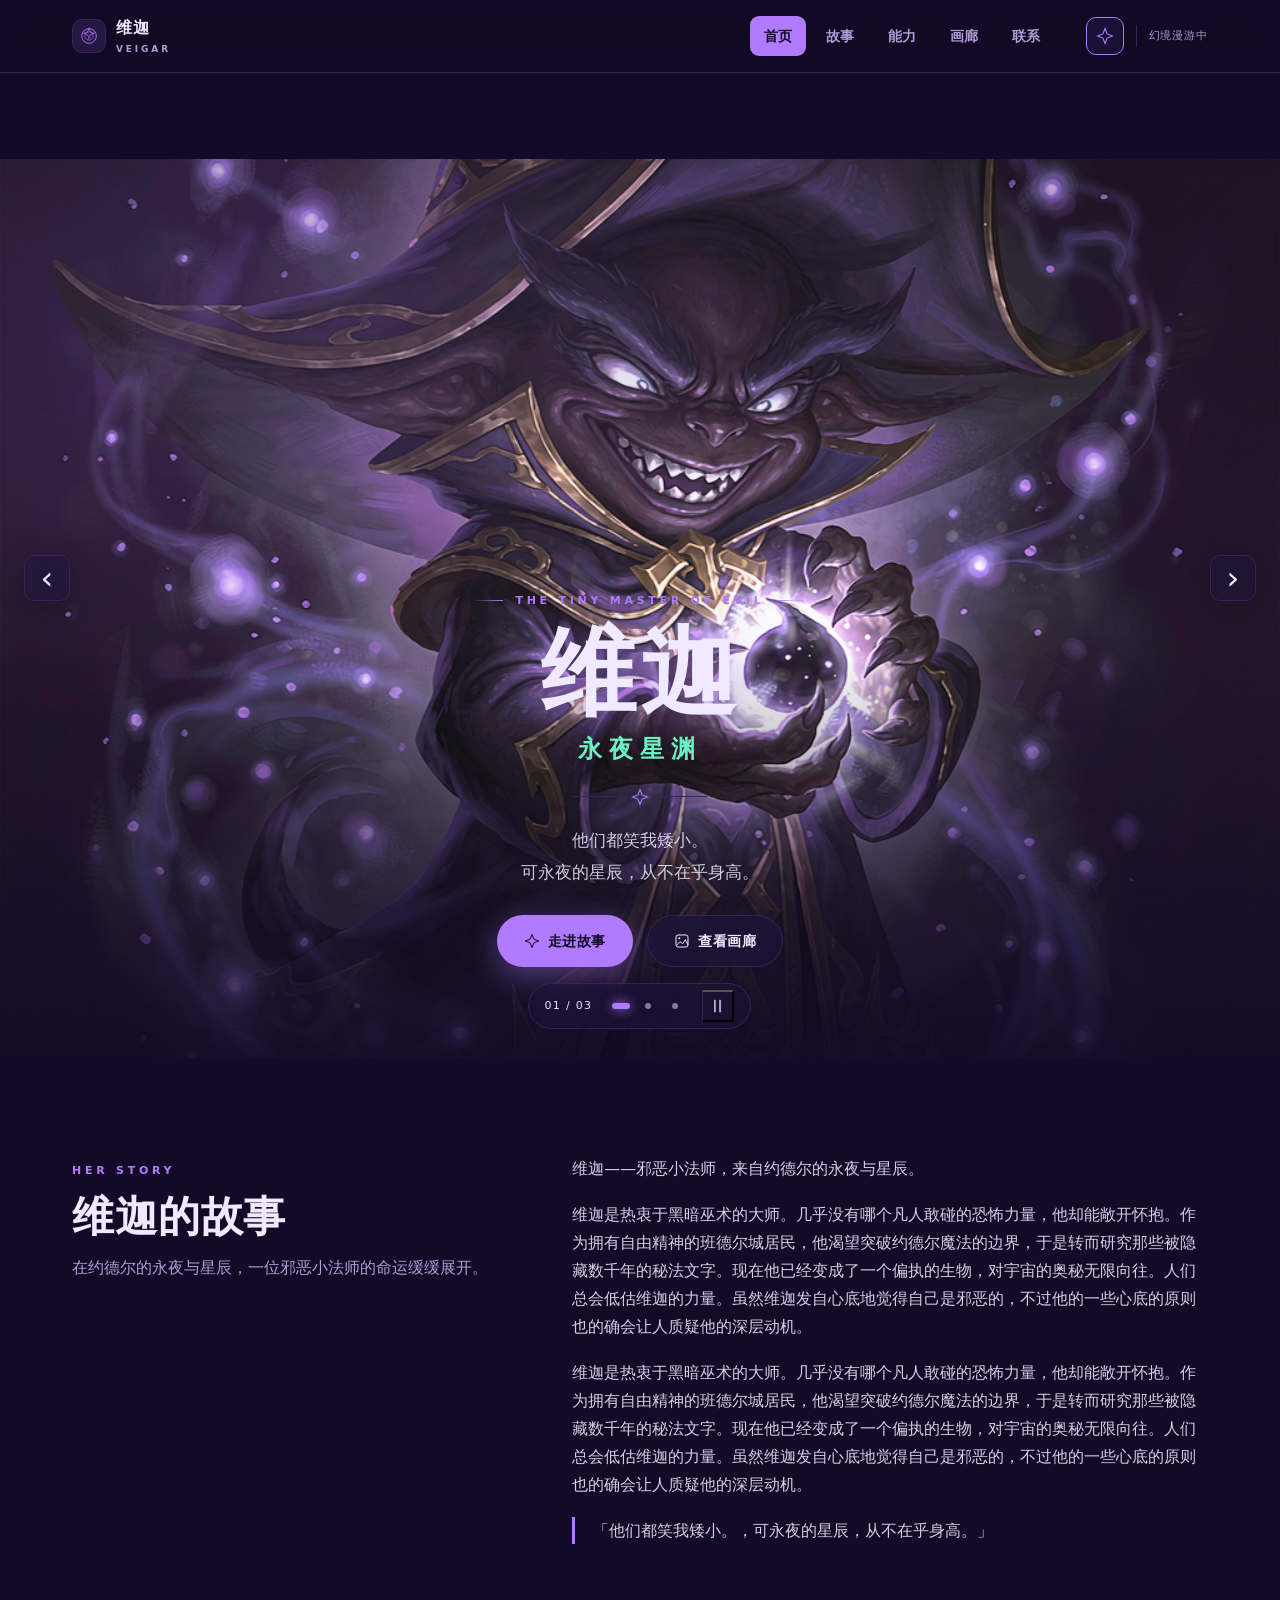
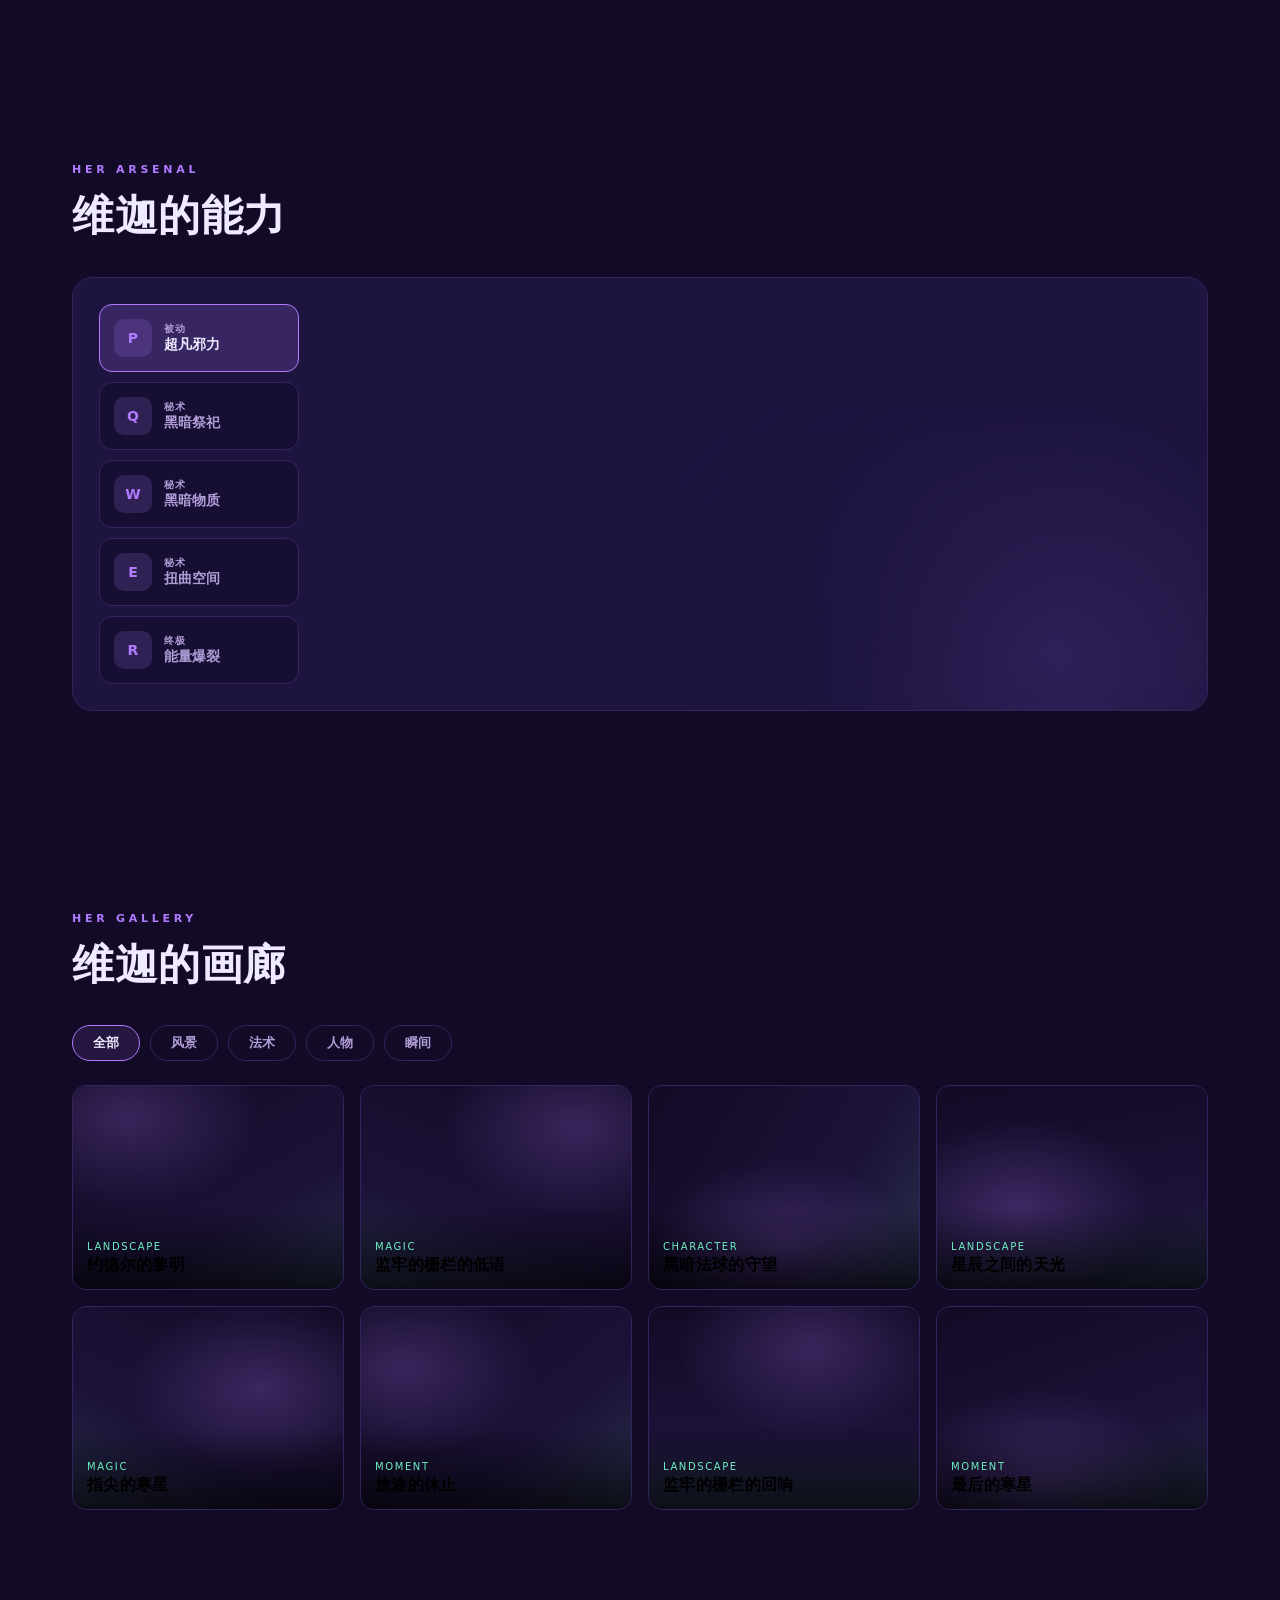
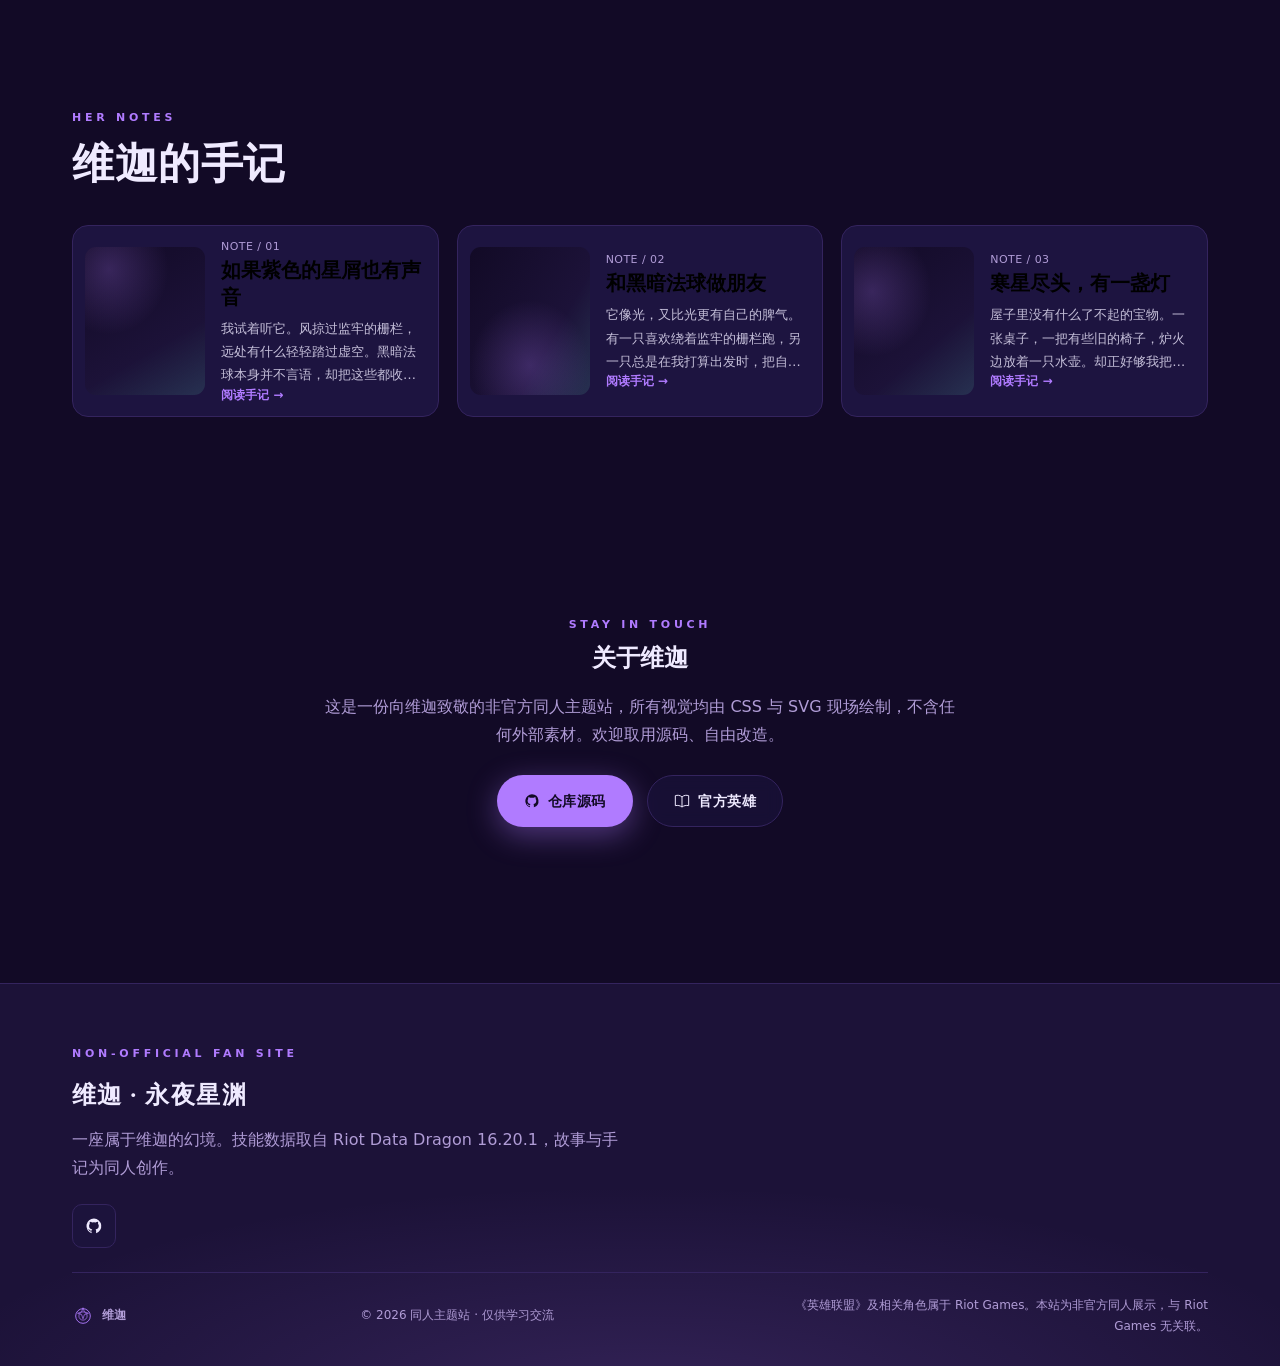
==== commit 2ae07126: "feat: add hero image and regenerate site" ====
--- a/index.html
+++ b/index.html
@@ -35,7 +35,7 @@
   <main id="main">
     <section id="home" class="hero" aria-labelledby="hero-title" aria-roledescription="轮播图">
       <div class="hero-slides"><div class="hero-track" id="hero-track">
-        <div class="hero-image" data-label="主视觉" role="img" aria-label="主视觉：维迦的主题幻境" style="background:radial-gradient(120% 90% at 25% 15%, #b07bff40 0%, transparent 55%), radial-gradient(90% 80% at 85% 80%, #6cf0c22e 0%, transparent 50%), linear-gradient(155deg, #120a26 0%, #1c1238 55%, #b07bff1f 100%)"></div>
+        <div class="hero-image" data-label="主视觉" role="img" aria-label="主视觉：维迦的主题幻境" style="background:radial-gradient(120% 90% at 25% 15%, #b07bff33 0%, transparent 55%), url('assets/hero.png') center/cover no-repeat, linear-gradient(155deg, #120a26 0%, #1c1238 100%)"></div>
 <div class="hero-image" data-label="幻境" role="img" aria-label="幻境：维迦的主题幻境" style="background:radial-gradient(100% 100% at 80% 20%, #6cf0c233 0%, transparent 55%), linear-gradient(200deg, #1c1238 0%, #120a26 60%, #b07bff22 100%)"></div>
 <div class="hero-image" data-label="余光" role="img" aria-label="余光：维迦的主题幻境" style="background:radial-gradient(110% 90% at 50% 90%, #b07bff33 0%, transparent 55%), linear-gradient(120deg, #120a26 0%, #1c1238 70%, #6cf0c21f 100%)"></div>
       </div></div>
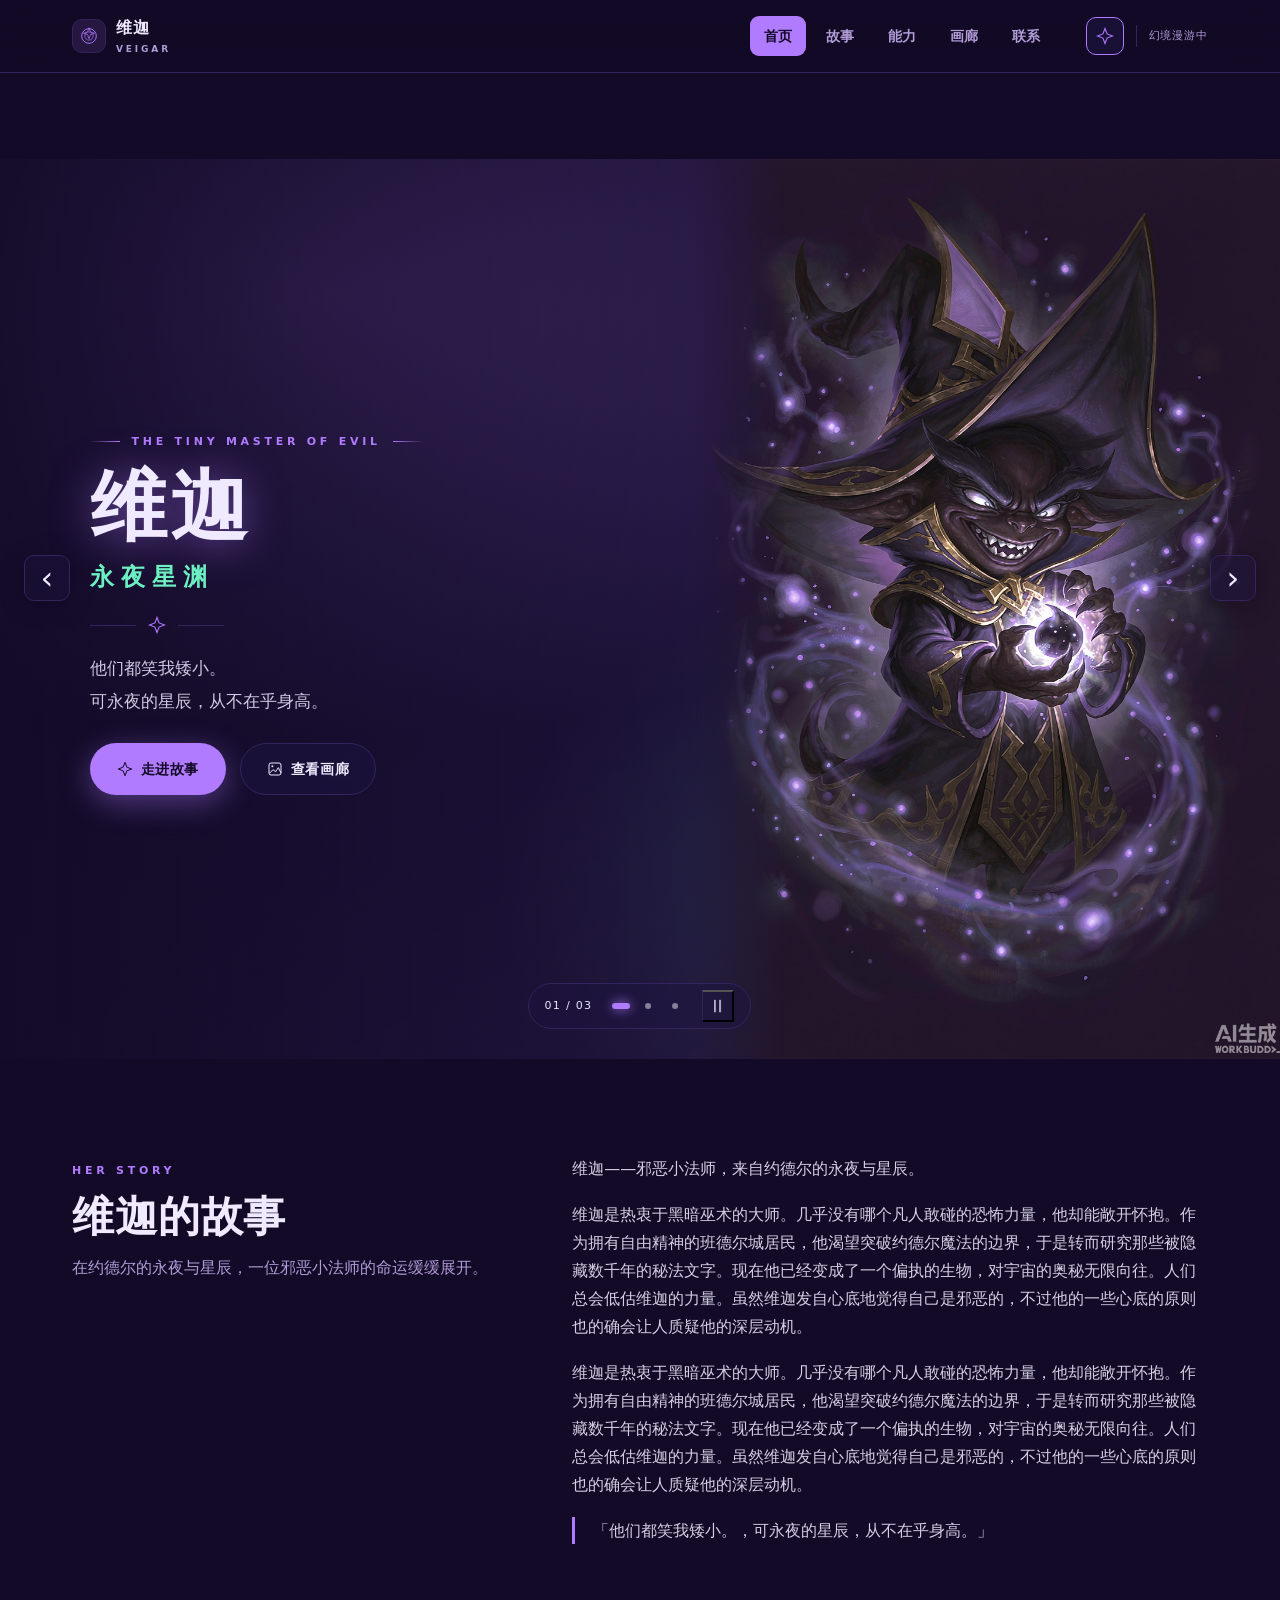
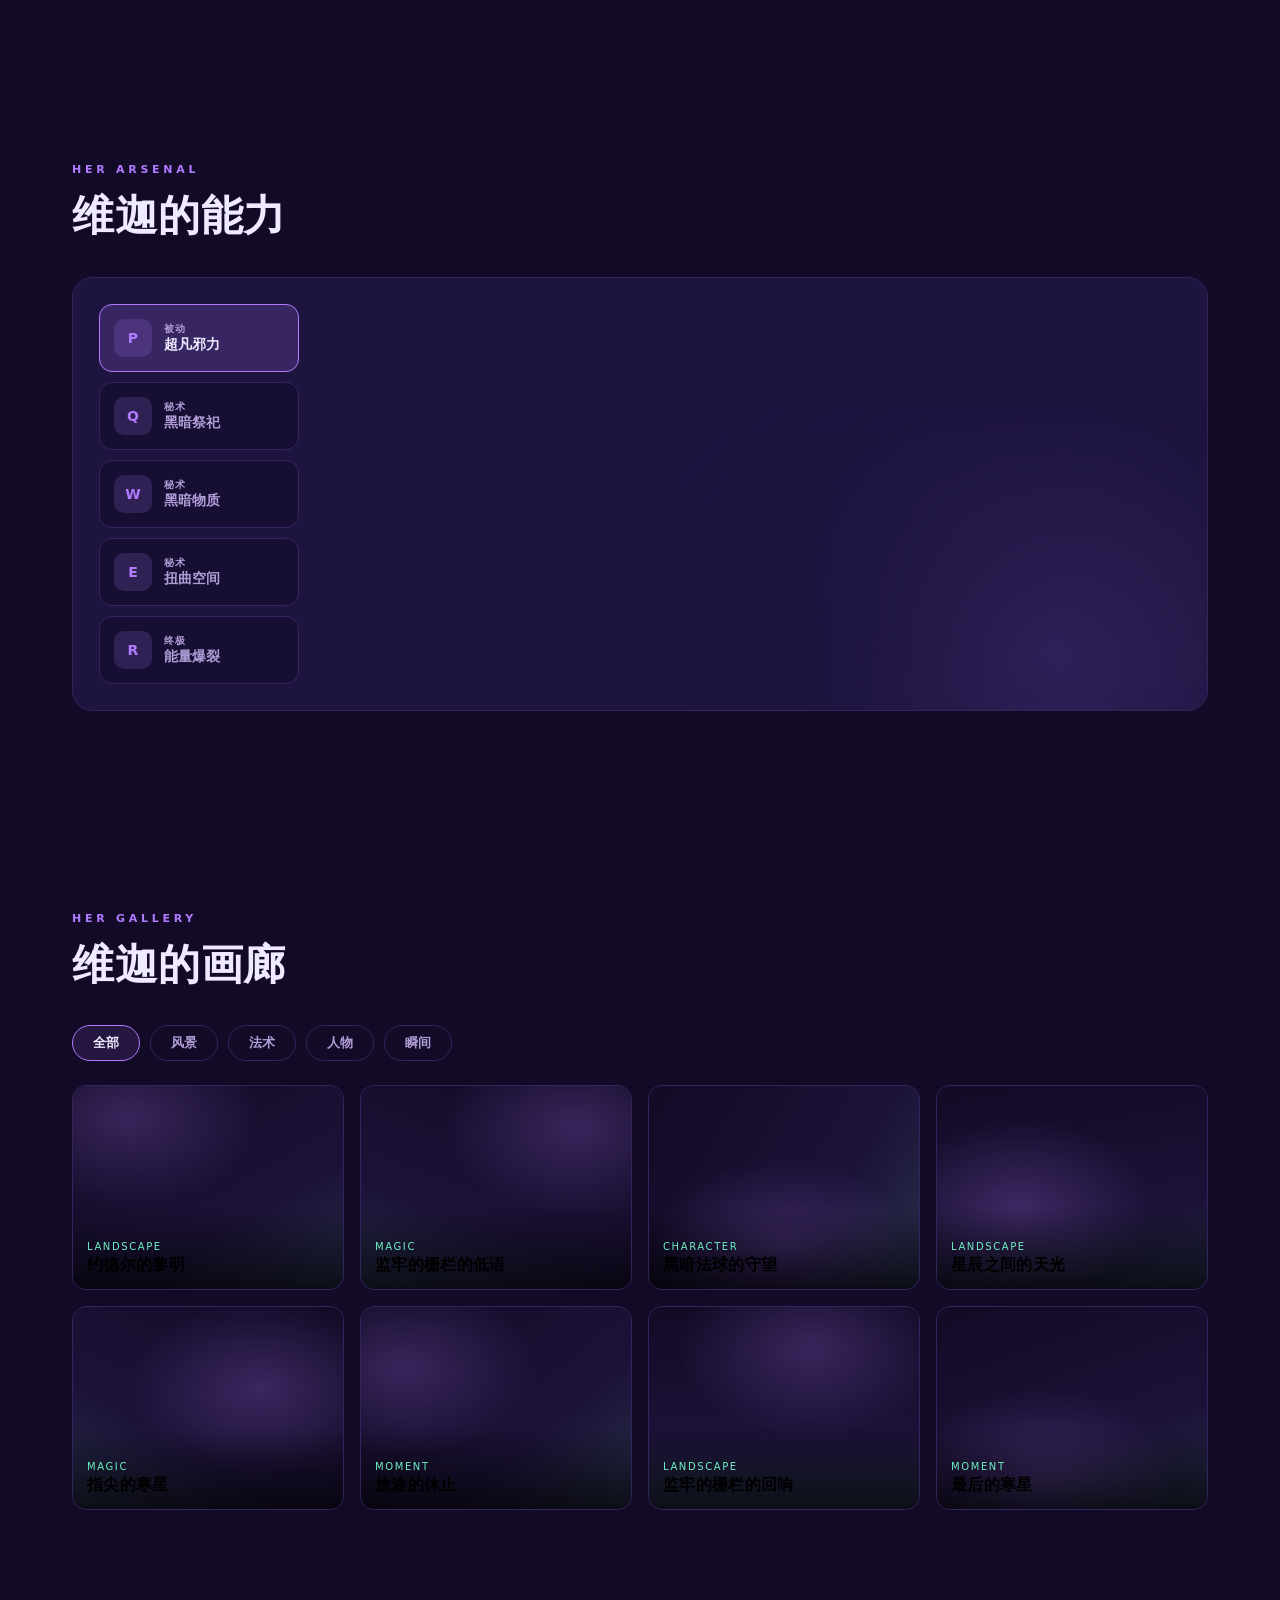
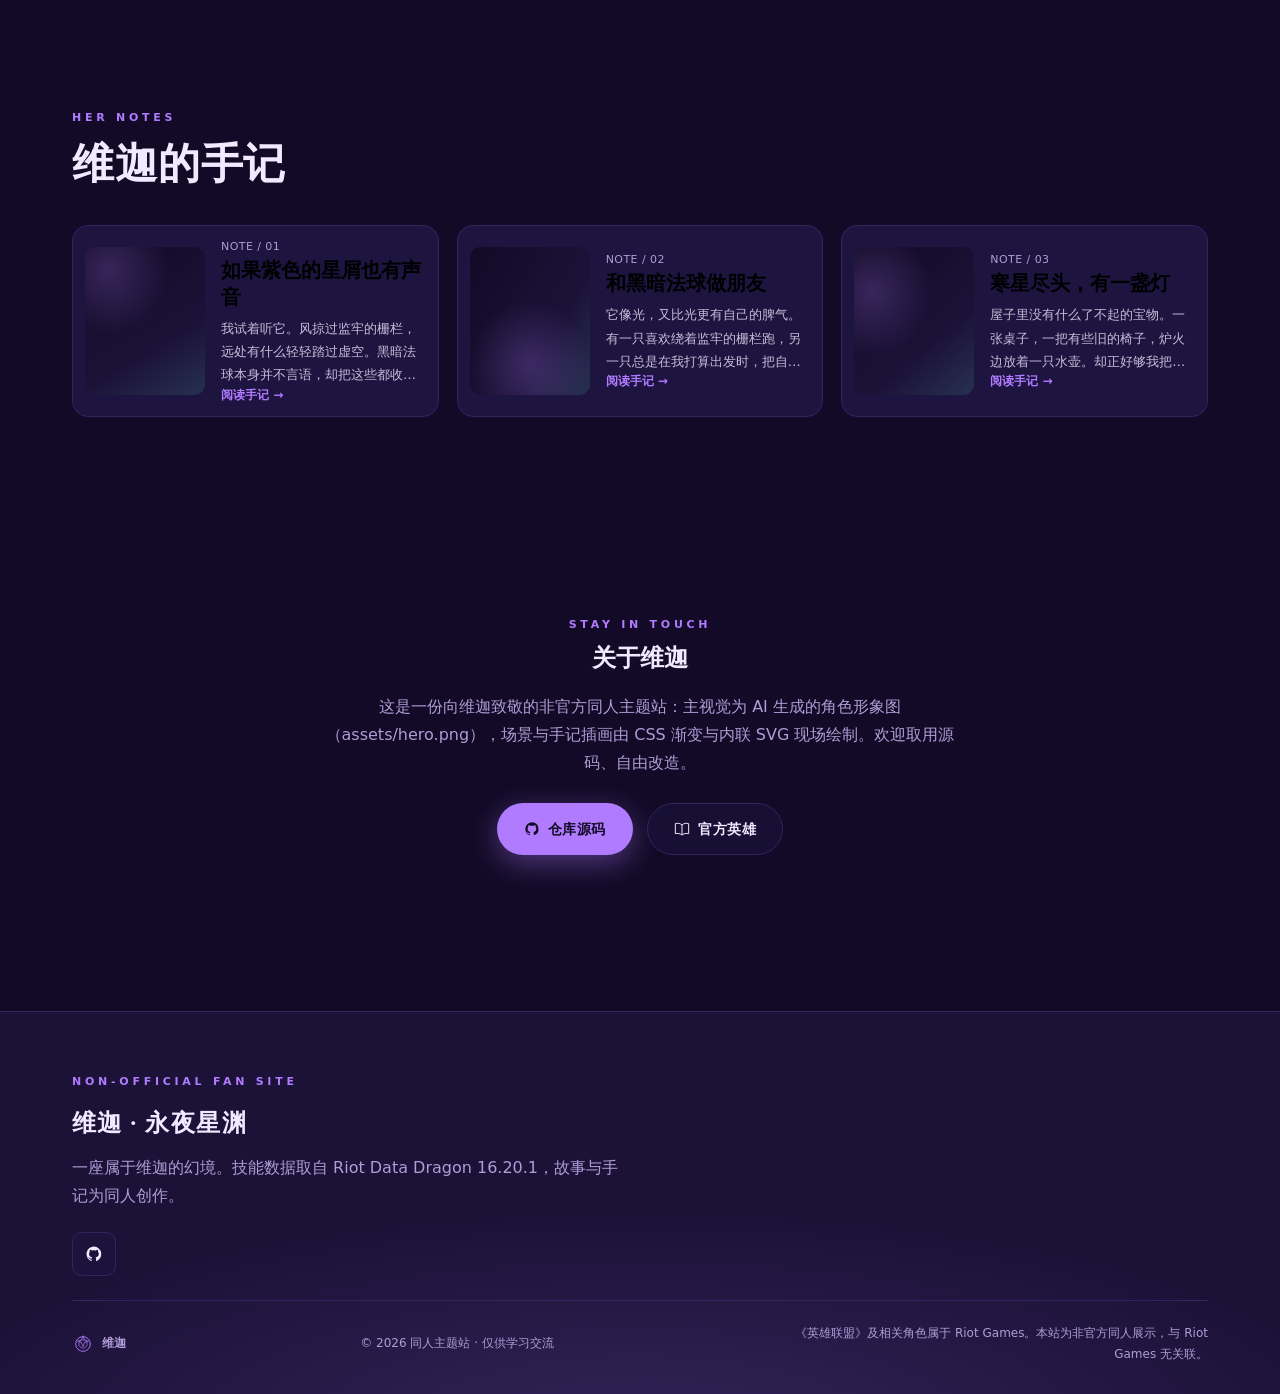
==== commit fd65d1b6: "feat: showcase champion portrait in hero (left copy + right character art)" ====
--- a/index.html
+++ b/index.html
@@ -35,11 +35,12 @@
   <main id="main">
     <section id="home" class="hero" aria-labelledby="hero-title" aria-roledescription="轮播图">
       <div class="hero-slides"><div class="hero-track" id="hero-track">
-        <div class="hero-image" data-label="主视觉" role="img" aria-label="主视觉：维迦的主题幻境" style="background:radial-gradient(120% 90% at 25% 15%, #b07bff33 0%, transparent 55%), url('assets/hero.png') center/cover no-repeat, linear-gradient(155deg, #120a26 0%, #1c1238 100%)"></div>
-<div class="hero-image" data-label="幻境" role="img" aria-label="幻境：维迦的主题幻境" style="background:radial-gradient(100% 100% at 80% 20%, #6cf0c233 0%, transparent 55%), linear-gradient(200deg, #1c1238 0%, #120a26 60%, #b07bff22 100%)"></div>
-<div class="hero-image" data-label="余光" role="img" aria-label="余光：维迦的主题幻境" style="background:radial-gradient(110% 90% at 50% 90%, #b07bff33 0%, transparent 55%), linear-gradient(120deg, #120a26 0%, #1c1238 70%, #6cf0c21f 100%)"></div>
+        <div class="hero-image" data-label="主视觉" role="img" aria-label="主视觉：维迦的主题幻境" aria-hidden="true" style="background:radial-gradient(120% 90% at 25% 15%, #b07bff40 0%, transparent 55%), radial-gradient(90% 80% at 85% 80%, #6cf0c22e 0%, transparent 50%), linear-gradient(155deg, #120a26 0%, #1c1238 55%, #b07bff1f 100%)"></div>
+<div class="hero-image" data-label="幻境" role="img" aria-label="幻境：维迦的主题幻境" aria-hidden="true" style="background:radial-gradient(100% 100% at 80% 20%, #6cf0c233 0%, transparent 55%), linear-gradient(200deg, #1c1238 0%, #120a26 60%, #b07bff22 100%)"></div>
+<div class="hero-image" data-label="余光" role="img" aria-label="余光：维迦的主题幻境" aria-hidden="true" style="background:radial-gradient(110% 90% at 50% 90%, #b07bff33 0%, transparent 55%), linear-gradient(120deg, #120a26 0%, #1c1238 70%, #6cf0c21f 100%)"></div>
       </div></div>
       <div class="hero-shade"></div><div class="particles" aria-hidden="true"></div>
+      <div class="hero-portrait"><img src="assets/hero.png" alt="维迦（邪恶小法师）角色形象插画" width="1024" height="1536" fetchpriority="high"></div>
       <button class="hero-arrow hero-previous icon-button" type="button" aria-label="上一张主视觉" aria-controls="hero-track" hidden>‹</button>
       <button class="hero-arrow hero-next icon-button" type="button" aria-label="下一张主视觉" aria-controls="hero-track" hidden>›</button>
       <div class="hero-content">
@@ -133,7 +134,7 @@
       <div class="contact-inner">
         <p class="eyebrow">STAY IN TOUCH</p>
         <h2 id="contact-title">关于维迦</h2>
-        <p class="contact-copy">这是一份向维迦致敬的非官方同人主题站，所有视觉均由 CSS 与 SVG 现场绘制，不含任何外部素材。欢迎取用源码、自由改造。</p>
+        <p class="contact-copy">这是一份向维迦致敬的非官方同人主题站：主视觉为 AI 生成的角色形象图（assets/hero.png），场景与手记插画由 CSS 渐变与内联 SVG 现场绘制。欢迎取用源码、自由改造。</p>
         <div class="contact-actions">
           <a class="button button-primary" href="https://github.com/heqiangdiao-wq/lol-veigar" rel="noopener"><svg><use href="#icon-github"/></svg>仓库源码</a>
           <a class="button button-glass" href="https://www.leagueoflegends.com/zh-tw/champions/" rel="noopener"><svg><use href="#icon-book"/></svg>官方英雄</a>
--- a/styles.css
+++ b/styles.css
@@ -43,26 +43,28 @@
 .nav-note{display:none}}
 
 /* ====== hero ====== */
-.hero{position:relative;height:100svh;min-height:620px;display:flex;align-items:flex-end;overflow:hidden}
-.hero-slides{position:absolute;inset:0;z-index:-3;overflow:hidden}
+.hero{position:relative;height:100svh;min-height:640px;display:flex;align-items:center;overflow:hidden}
+.hero-slides{position:absolute;inset:0;z-index:-4;overflow:hidden}
+.hero-portrait{position:absolute;top:0;right:0;bottom:0;width:min(46vw,660px);z-index:-3;pointer-events:none}
+.hero-portrait img{width:100%;height:100%;object-fit:cover;object-position:50% 16%;display:block;-webkit-mask-image:linear-gradient(90deg,transparent 0,#000 16%);mask-image:linear-gradient(90deg,transparent 0,#000 16%);filter:drop-shadow(0 0 60px color-mix(in srgb,var(--primary) 26%,transparent))}
 .hero-track{display:flex;width:100%;height:100%;will-change:transform}
 .hero-track.is-ready{transition:transform .8s cubic-bezier(.65,0,.35,1)}
 .hero-track>.hero-image{flex:0 0 100%;width:100%;height:100%;min-width:0;background-size:cover;background-position:center}
-.hero-shade{position:absolute;inset:0;z-index:-2;background:linear-gradient(180deg,rgba(0,0,0,.15) 0%,transparent 35%,transparent 55%,color-mix(in srgb,var(--bg) 92%,transparent) 100%)}
+.hero-shade{position:absolute;inset:0;z-index:-2;background:linear-gradient(90deg,color-mix(in srgb,var(--bg) 80%,transparent) 0%,color-mix(in srgb,var(--bg) 32%,transparent) 36%,transparent 60%)}
 .particles{position:absolute;inset:0;z-index:-1;pointer-events:none;overflow:hidden}
 .snowflake{position:absolute;top:-8%;width:6px;height:6px;border-radius:50%;background:var(--flake);opacity:.7;box-shadow:0 0 8px var(--flake);animation:fall linear infinite}
 @keyframes fall{0%{transform:translateY(-10vh) translateX(0)}100%{transform:translateY(112vh) translateX(20px)}}
-.hero-content{position:relative;z-index:3;max-width:760px;padding:0 30px 92px;margin:0 auto;width:100%;text-align:center}
+.hero-content{position:relative;z-index:3;width:min(560px,46vw);padding:110px 0;margin:0 0 0 7vw;text-align:left}
 .eyebrow{display:inline-flex;align-items:center;gap:12px;font-size:11px;letter-spacing:.34em;color:var(--primary);font-weight:700}
 .eyebrow span{width:30px;height:1px;background:linear-gradient(90deg,transparent,var(--primary))}
 .eyebrow span:last-child{background:linear-gradient(90deg,var(--primary),transparent)}
-.hero h1{font-family:var(--serif);font-size:96px;line-height:1;margin:16px 0 6px;letter-spacing:.04em;text-shadow:0 4px 40px color-mix(in srgb,var(--primary) 50%,transparent)}
+.hero h1{font-family:var(--serif);font-size:clamp(56px,6vw,92px);line-height:1.06;margin:16px 0 8px;letter-spacing:.04em;text-shadow:0 4px 40px color-mix(in srgb,var(--primary) 50%,transparent)}
 .hero-subtitle{font-size:24px;color:var(--accent);letter-spacing:.3em;font-weight:600}
-.ornament{display:flex;align-items:center;justify-content:center;gap:12px;margin:18px 0}
+.ornament{display:flex;align-items:center;gap:12px;margin:18px 0}
 .ornament i{width:46px;height:1px;background:var(--line)}
 .ornament svg{width:18px;height:18px;color:var(--primary);fill:none;stroke:var(--primary);stroke-width:1.4}
 .hero-description{font-size:17px;color:color-mix(in srgb,var(--text) 86%,transparent);line-height:1.9}
-.hero-actions{display:flex;gap:14px;justify-content:center;margin-top:26px;flex-wrap:wrap}
+.hero-actions{display:flex;gap:14px;margin-top:26px;flex-wrap:wrap}
 .button{display:inline-flex;align-items:center;gap:8px;padding:13px 26px;border-radius:30px;font-weight:700;font-size:14px;letter-spacing:.04em;transition:.2s;border:1px solid transparent}
 .button svg{width:16px;height:16px;fill:currentColor}
 .button-primary{background:var(--primary);color:var(--bg);box-shadow:0 8px 30px color-mix(in srgb,var(--primary) 40%,transparent)}
@@ -89,7 +91,8 @@
 .story-inner{display:grid;grid-template-columns:1fr 1.4fr;gap:46px;align-items:start}
 .story-copy p{margin-bottom:18px;font-size:16px;color:color-mix(in srgb,var(--text) 88%,transparent)}
 .story-quote{font-family:var(--serif);font-size:22px;color:var(--primary);border-left:3px solid var(--primary);padding-left:18px;line-height:1.7}
-@media(max-width:760px){.story-inner{grid-template-columns:1fr;gap:24px}.section-heading h2{font-size:32px}.hero h1{font-size:64px}.hero-subtitle{font-size:18px}}
+@media(max-width:860px){.hero{align-items:flex-end;min-height:600px}.hero-portrait{width:100%;left:0;right:auto;opacity:.62}.hero-portrait img{object-position:50% 12%;-webkit-mask-image:linear-gradient(180deg,#000 0 32%,transparent 74%);mask-image:linear-gradient(180deg,#000 0 32%,transparent 74%);filter:none}.hero-content{width:100%;max-width:640px;margin:0 auto;padding:0 22px 118px;text-align:center}.ornament{justify-content:center}.hero-actions{justify-content:center}.hero-shade{background:linear-gradient(180deg,rgba(0,0,0,.18) 0%,transparent 30%,transparent 46%,color-mix(in srgb,var(--bg) 94%,transparent) 100%)}}
+@media(max-width:760px){.story-inner{grid-template-columns:1fr;gap:24px}.section-heading h2{font-size:32px}.hero-subtitle{font-size:18px}}
 
 /* ====== abilities ====== */
 .ability-panel{display:grid;grid-template-columns:200px 1fr;gap:26px;background:var(--panel);border:1px solid var(--line);border-radius:20px;padding:26px;position:relative;overflow:hidden;min-height:420px}
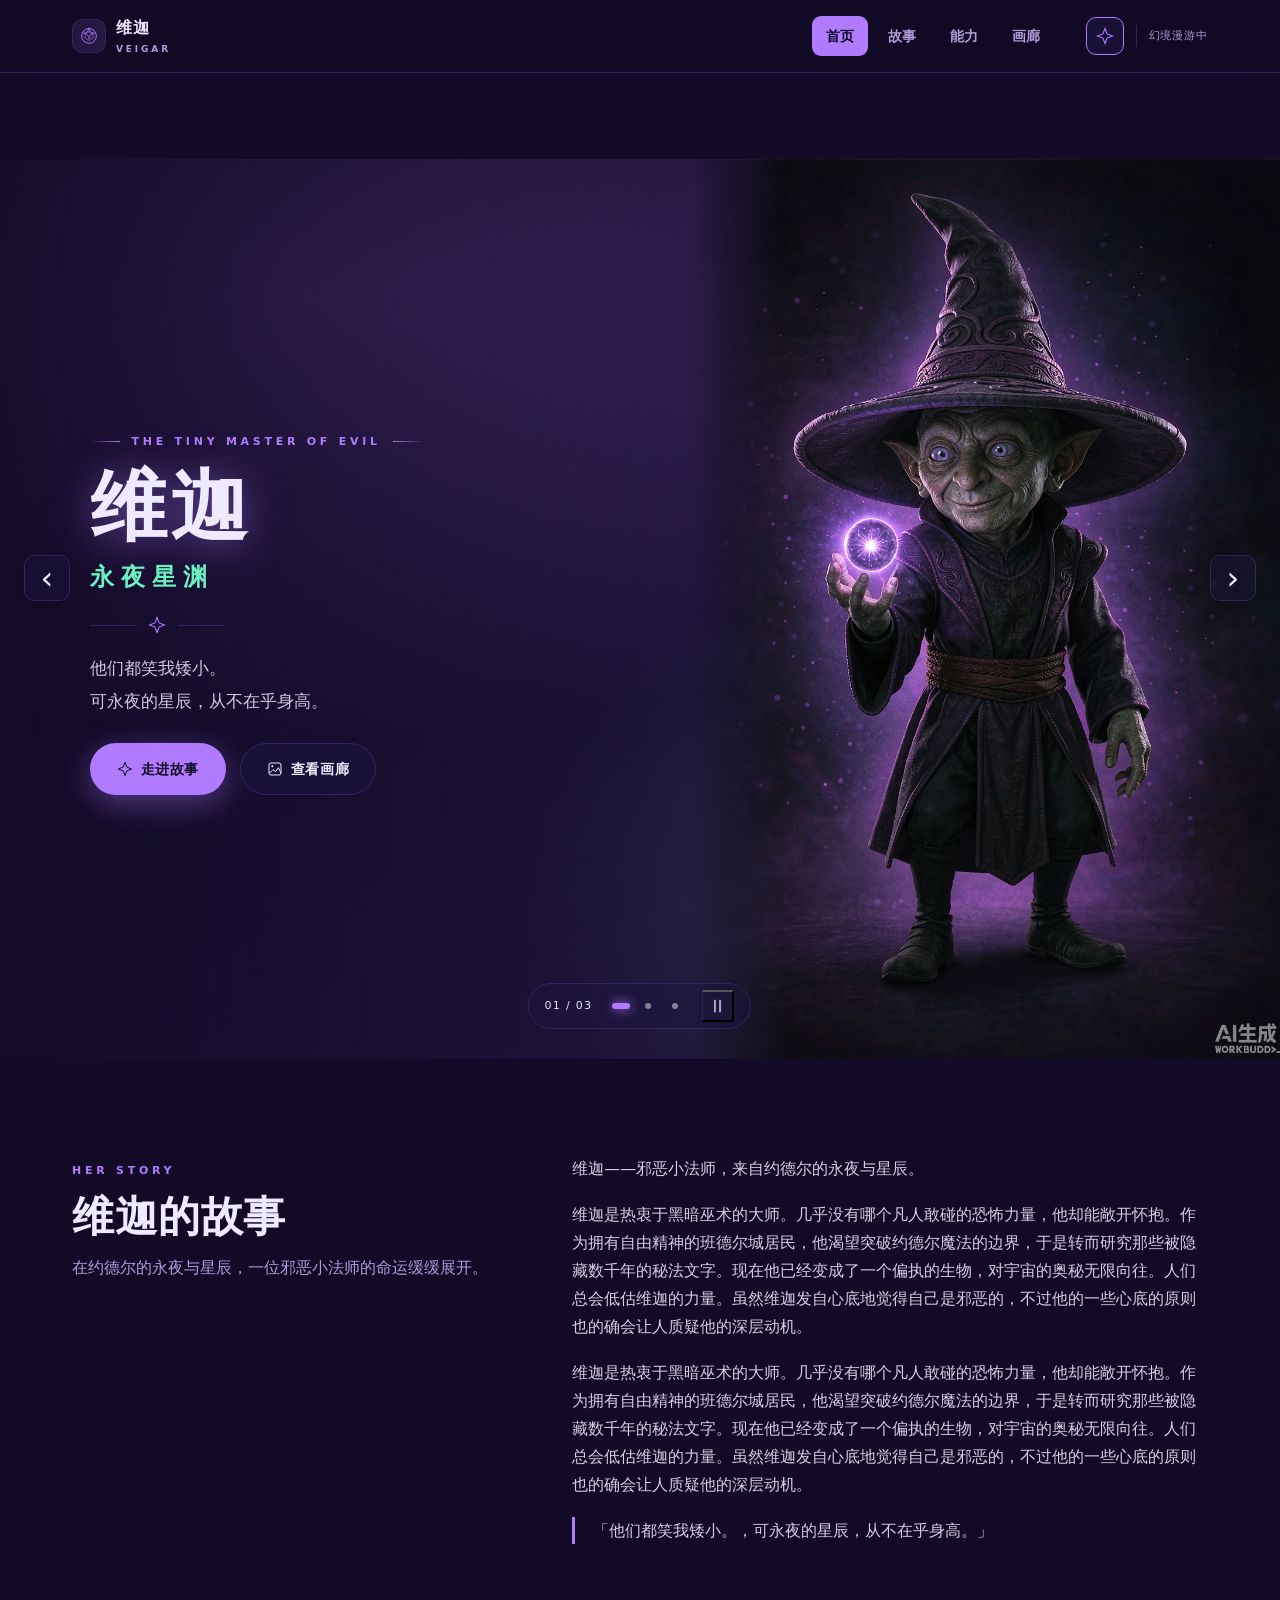
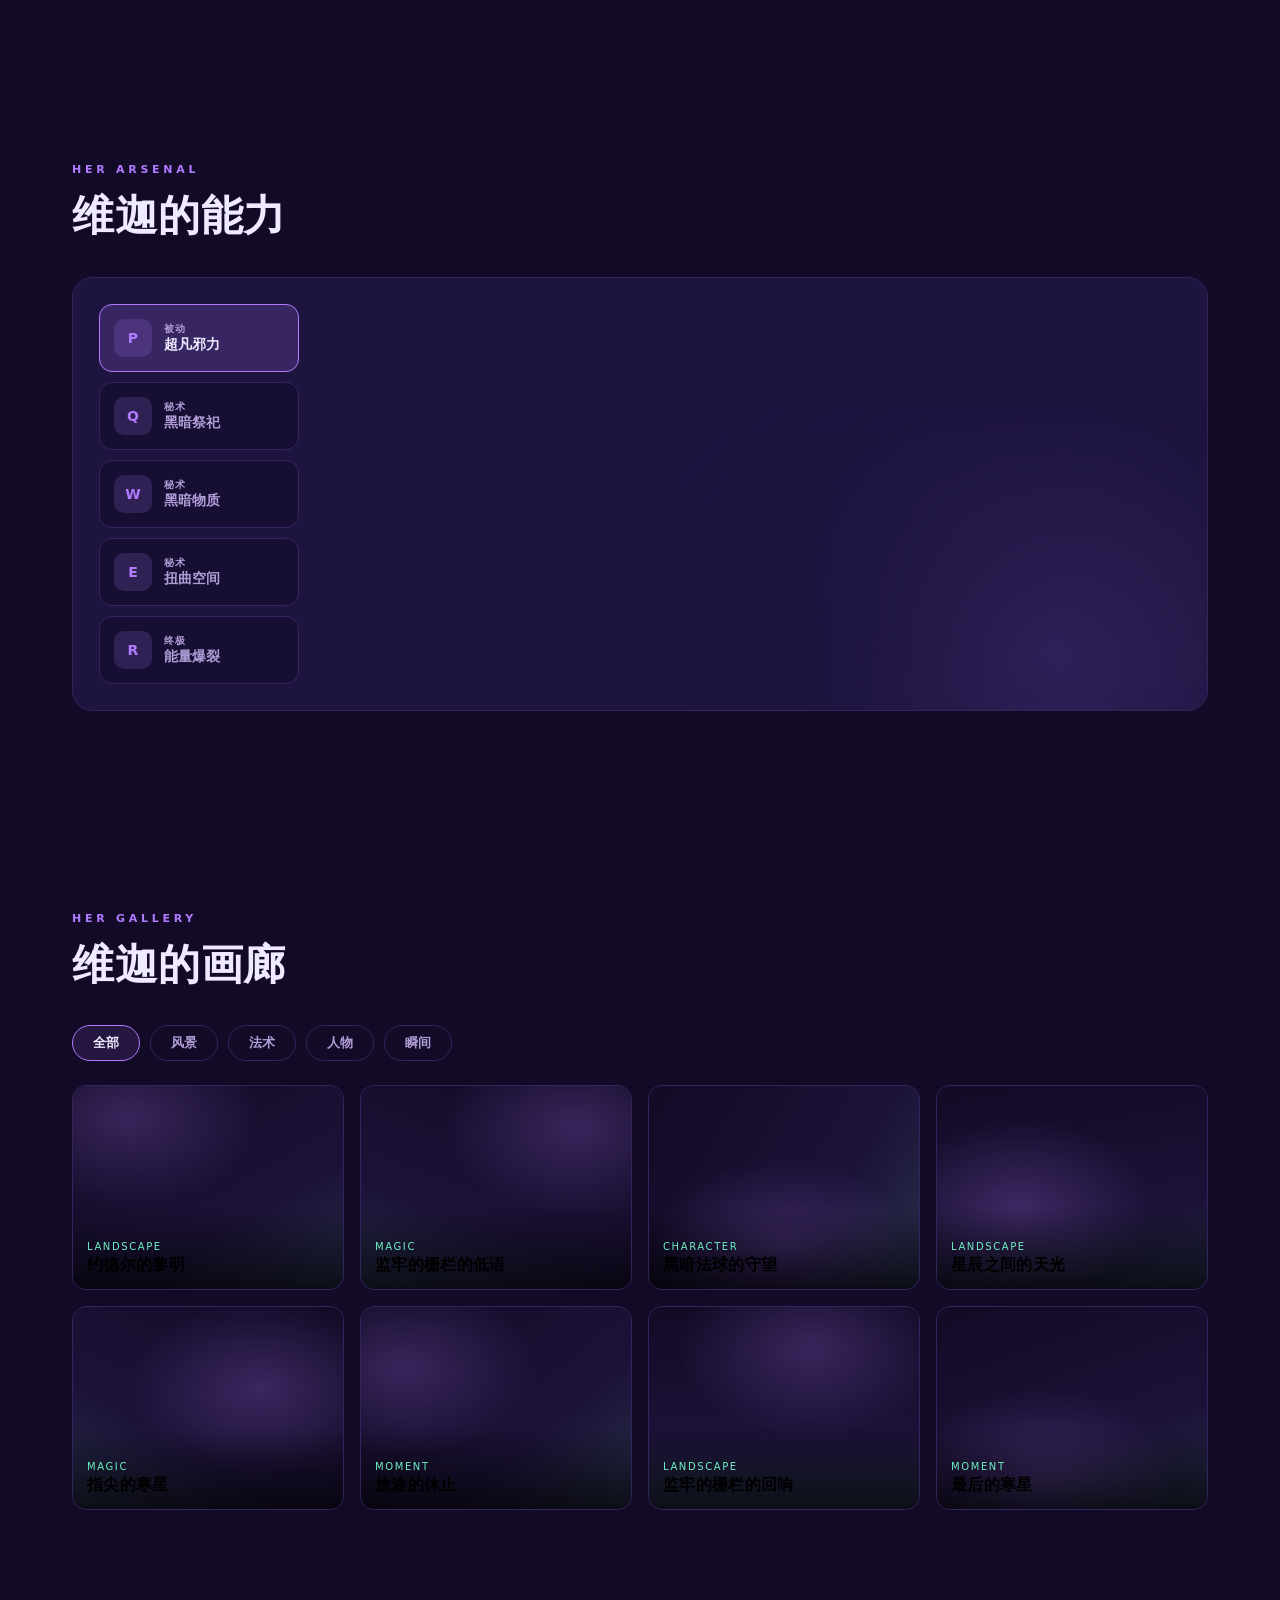
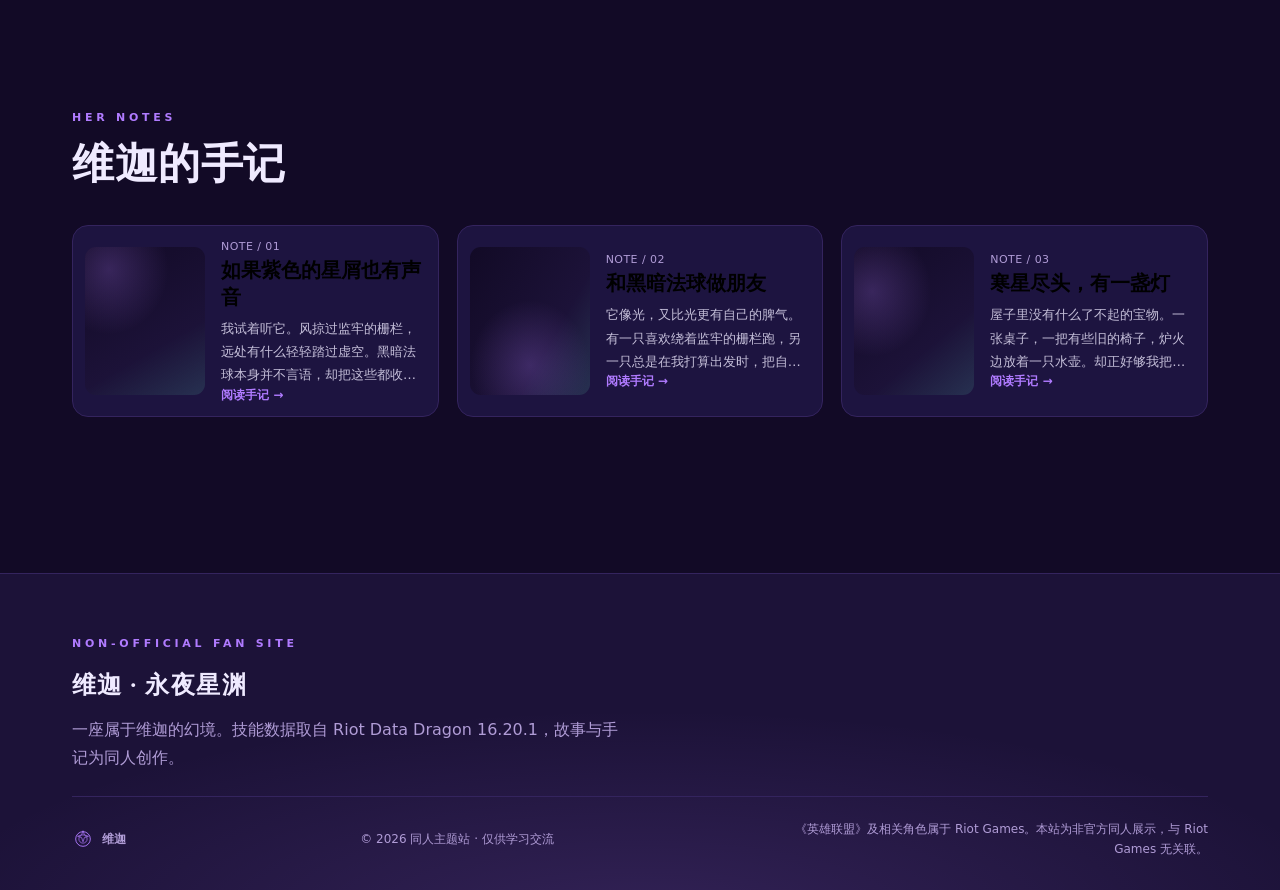
==== commit cd5f541d: "refactor: remove contact section, social links and external contact details" ====
--- a/index.html
+++ b/index.html
@@ -18,15 +18,13 @@
     <symbol id="icon-moon" viewBox="0 0 24 24"><path d="M20.8 14A9 9 0 0 1 10 3.2 9 9 0 1 0 20.8 14Z" fill="none" stroke="currentColor" stroke-width="1.5"/></symbol>
     <symbol id="icon-image" viewBox="0 0 24 24"><rect x="3" y="3" width="18" height="18" rx="3" fill="none" stroke="currentColor" stroke-width="1.5"/><circle cx="8" cy="8" r="1.5" fill="currentColor"/><path d="m4 18 5-5 4 3 4-6 4 8" fill="none" stroke="currentColor" stroke-width="1.5"/></symbol>
     <symbol id="icon-book" viewBox="0 0 24 24"><path d="M12 6C9 3 5 3 2 4v15c4-1 7 0 10 2 3-2 6-3 10-2V4c-3-1-7-1-10 2Zm0 0v15" fill="none" stroke="currentColor" stroke-width="1.5"/></symbol>
-    <symbol id="icon-mail" viewBox="0 0 24 24"><rect x="2" y="4" width="20" height="16" rx="3" fill="none" stroke="currentColor" stroke-width="1.5"/><path d="m3 5 9 8 9-8" fill="none" stroke="currentColor" stroke-width="1.5"/></symbol>
-    <symbol id="icon-github" viewBox="0 0 24 24"><path d="M12 2a10 10 0 0 0-3.2 19.5v-2.3c-2.6.6-3.2-1.1-3.2-1.1-.4-1-1-1.3-1-1.3-.9-.6.1-.6.1-.6 1 0 1.5 1 1.5 1 .9 1.5 2.3 1 2.8.8.1-.7.4-1.2.7-1.5-2.1-.2-4.3-1.1-4.3-4.8 0-1.1.4-2 1-2.7-.1-.2-.4-1.3.1-2.7 0 0 .9-.3 2.8 1a9.4 9.4 0 0 1 5.1 0c2-1.3 2.8-1 2.8-1 .6 1.4.2 2.5.1 2.7.7.7 1.1 1.6 1.1 2.7 0 3.7-2.2 4.5-4.3 4.8.4.3.7.9.7 1.8v3.2A10 10 0 0 0 12 2Z" fill="currentColor"/></symbol>
   </svg>
 
   <header class="site-header">
     <nav class="navigation" aria-label="主导航">
       <a class="brand" href="#home" aria-label="维迦首页"><span class="brand-mark"><svg><use href="#icon-sigil"/></svg></span><span>维迦<small>VEIGAR</small></span></a>
       <div class="nav-links" id="nav-menu">
-        <a href="#home" class="active">首页</a><a href="#story-detail">故事</a><a href="#ability-detail">能力</a><a href="#gallery">画廊</a><a href="#contact">联系</a>
+        <a href="#home" class="active">首页</a><a href="#story-detail">故事</a><a href="#ability-detail">能力</a><a href="#gallery">画廊</a>
       </div>
       <div class="nav-tools"><button class="icon-button atmosphere-button" type="button" aria-label="关闭粒子效果" aria-pressed="true" title="粒子效果"><svg><use href="#icon-star"/></svg></button><span class="nav-divider"></span><span class="nav-note">幻境漫游中</span><button class="menu-toggle icon-button" type="button" aria-controls="nav-menu" aria-expanded="false" aria-label="打开导航菜单"><span></span><span></span></button></div>
     </nav>
@@ -129,18 +127,6 @@
 <button class="journal-card" data-article="2" aria-label="阅读：寒星尽头，有一盏灯"><span class="journal-art scene-6" aria-hidden="true"></span><span class="journal-copy"><span class="journal-meta">NOTE / 03</span><strong>寒星尽头，有一盏灯</strong><span class="journal-excerpt">屋子里没有什么了不起的宝物。一张桌子，一把有些旧的椅子，炉火边放着一只水壶。却正好够我把斗篷晾开，把监牢的栅栏摊在桌上，让赶了一天路的手指慢慢暖起来。</span><span class="read-label">阅读手记 →</span></span></button>
       </div>
     </section>
-
-    <section id="contact" class="contact-section" aria-labelledby="contact-title">
-      <div class="contact-inner">
-        <p class="eyebrow">STAY IN TOUCH</p>
-        <h2 id="contact-title">关于维迦</h2>
-        <p class="contact-copy">这是一份向维迦致敬的非官方同人主题站：主视觉为 AI 生成的角色形象图（assets/hero.png），场景与手记插画由 CSS 渐变与内联 SVG 现场绘制。欢迎取用源码、自由改造。</p>
-        <div class="contact-actions">
-          <a class="button button-primary" href="https://github.com/heqiangdiao-wq/lol-veigar" rel="noopener"><svg><use href="#icon-github"/></svg>仓库源码</a>
-          <a class="button button-glass" href="https://www.leagueoflegends.com/zh-tw/champions/" rel="noopener"><svg><use href="#icon-book"/></svg>官方英雄</a>
-        </div>
-      </div>
-    </section>
   </main>
 
   <footer class="site-footer">
@@ -149,9 +135,6 @@
       <p class="eyebrow">NON-OFFICIAL FAN SITE</p>
       <h2>维迦 · 永夜星渊</h2>
       <p>一座属于维迦的幻境。技能数据取自 Riot Data Dragon 16.20.1，故事与手记为同人创作。</p>
-      <div class="footer-socials">
-        <a class="icon-button" href="https://github.com/heqiangdiao-wq/lol-veigar" rel="noopener" aria-label="GitHub 仓库"><svg><use href="#icon-github"/></svg></a>
-      </div>
       <div class="footer-bottom">
         <p class="footer-brand"><svg class="footer-mark"><use href="#icon-sigil"/></svg> 维迦</p>
         <p>© <span id="copyright-year">2026</span> 同人主题站 · 仅供学习交流</p>
--- a/styles.css
+++ b/styles.css
@@ -84,7 +84,7 @@
 .hero-dot[aria-disabled="true"]{cursor:default}
 
 /* ====== sections ====== */
-.story-section,.abilities-section,.gallery-section,.journal-section,.contact-section{padding:96px 22px;max-width:1180px;margin:0 auto}
+.story-section,.abilities-section,.gallery-section,.journal-section{padding:96px 22px;max-width:1180px;margin:0 auto}
 .section-heading{margin-bottom:34px}
 .section-heading h2{font-family:var(--serif);font-size:42px;line-height:1.25;margin-top:8px;letter-spacing:.02em}
 .section-intro{color:var(--muted);max-width:620px;margin-top:10px}
@@ -136,12 +136,6 @@
 .read-label{font-size:12px;color:var(--primary);margin-top:8px;font-weight:700}
 @media(max-width:760px){.journal-list{grid-template-columns:1fr}.journal-card{min-height:auto}.journal-art{height:120px}}
 
-/* ====== contact ====== */
-.contact-section{text-align:center}
-.contact-inner{max-width:640px;margin:0 auto}
-.contact-copy{color:var(--muted);font-size:16px;margin:14px 0 26px}
-.contact-actions{display:flex;gap:14px;justify-content:center;flex-wrap:wrap}
-
 /* ====== footer ====== */
 .site-footer{margin-top:60px;position:relative;border-top:1px solid var(--line);background:var(--bg-2)}
 .footer-glow{position:absolute;inset:0;overflow:hidden;pointer-events:none}
@@ -149,8 +143,6 @@
 .footer-content{max-width:1180px;margin:0 auto;padding:54px 22px 30px;position:relative}
 .footer-content h2{font-family:var(--serif);font-size:24px;margin:8px 0 10px;letter-spacing:.06em}
 .footer-content>p:not(.eyebrow){color:var(--muted);max-width:560px}
-.footer-socials{margin:22px 0}
-.footer-socials .icon-button{width:44px;height:44px}
 .footer-bottom{display:flex;align-items:center;justify-content:space-between;gap:16px;flex-wrap:wrap;padding-top:22px;border-top:1px solid var(--line);margin-top:24px}
 .footer-brand{display:flex;align-items:center;gap:8px;font-weight:800}
 .footer-mark{width:22px;height:22px;color:var(--primary)}
